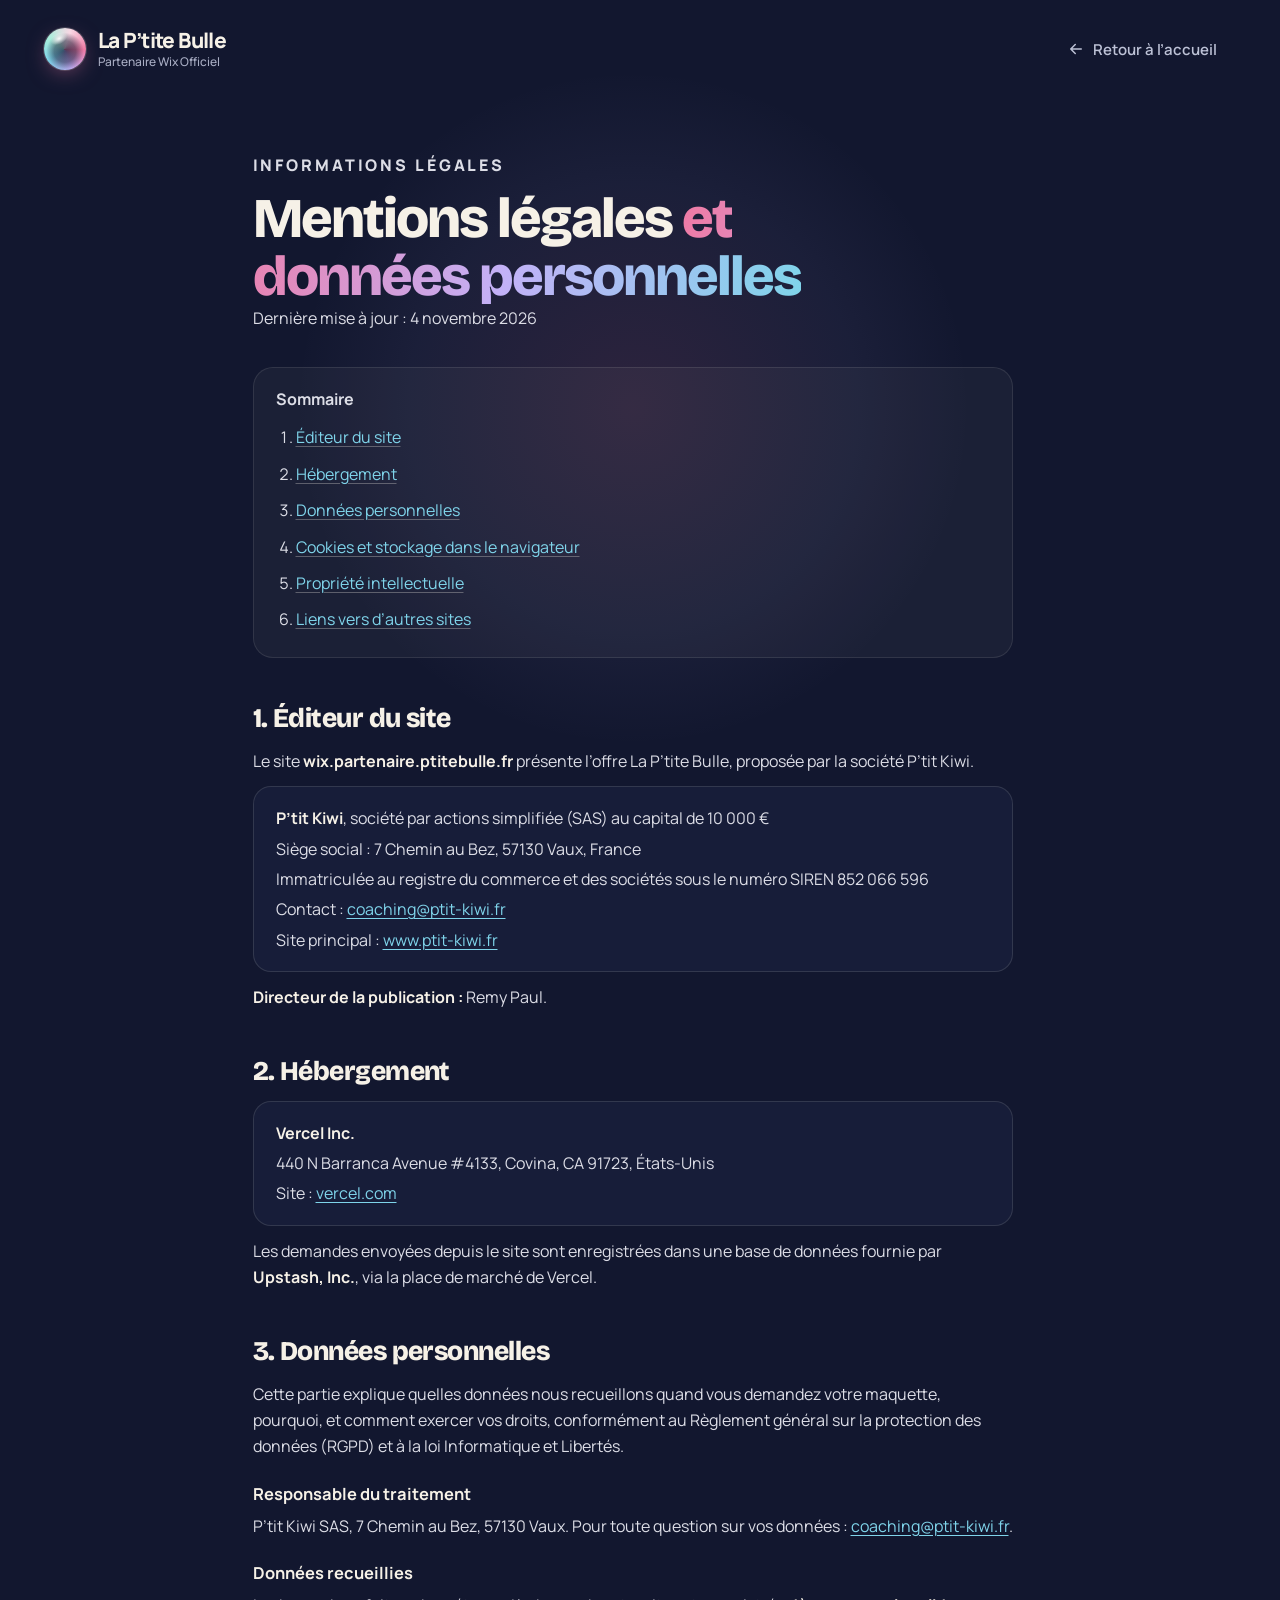
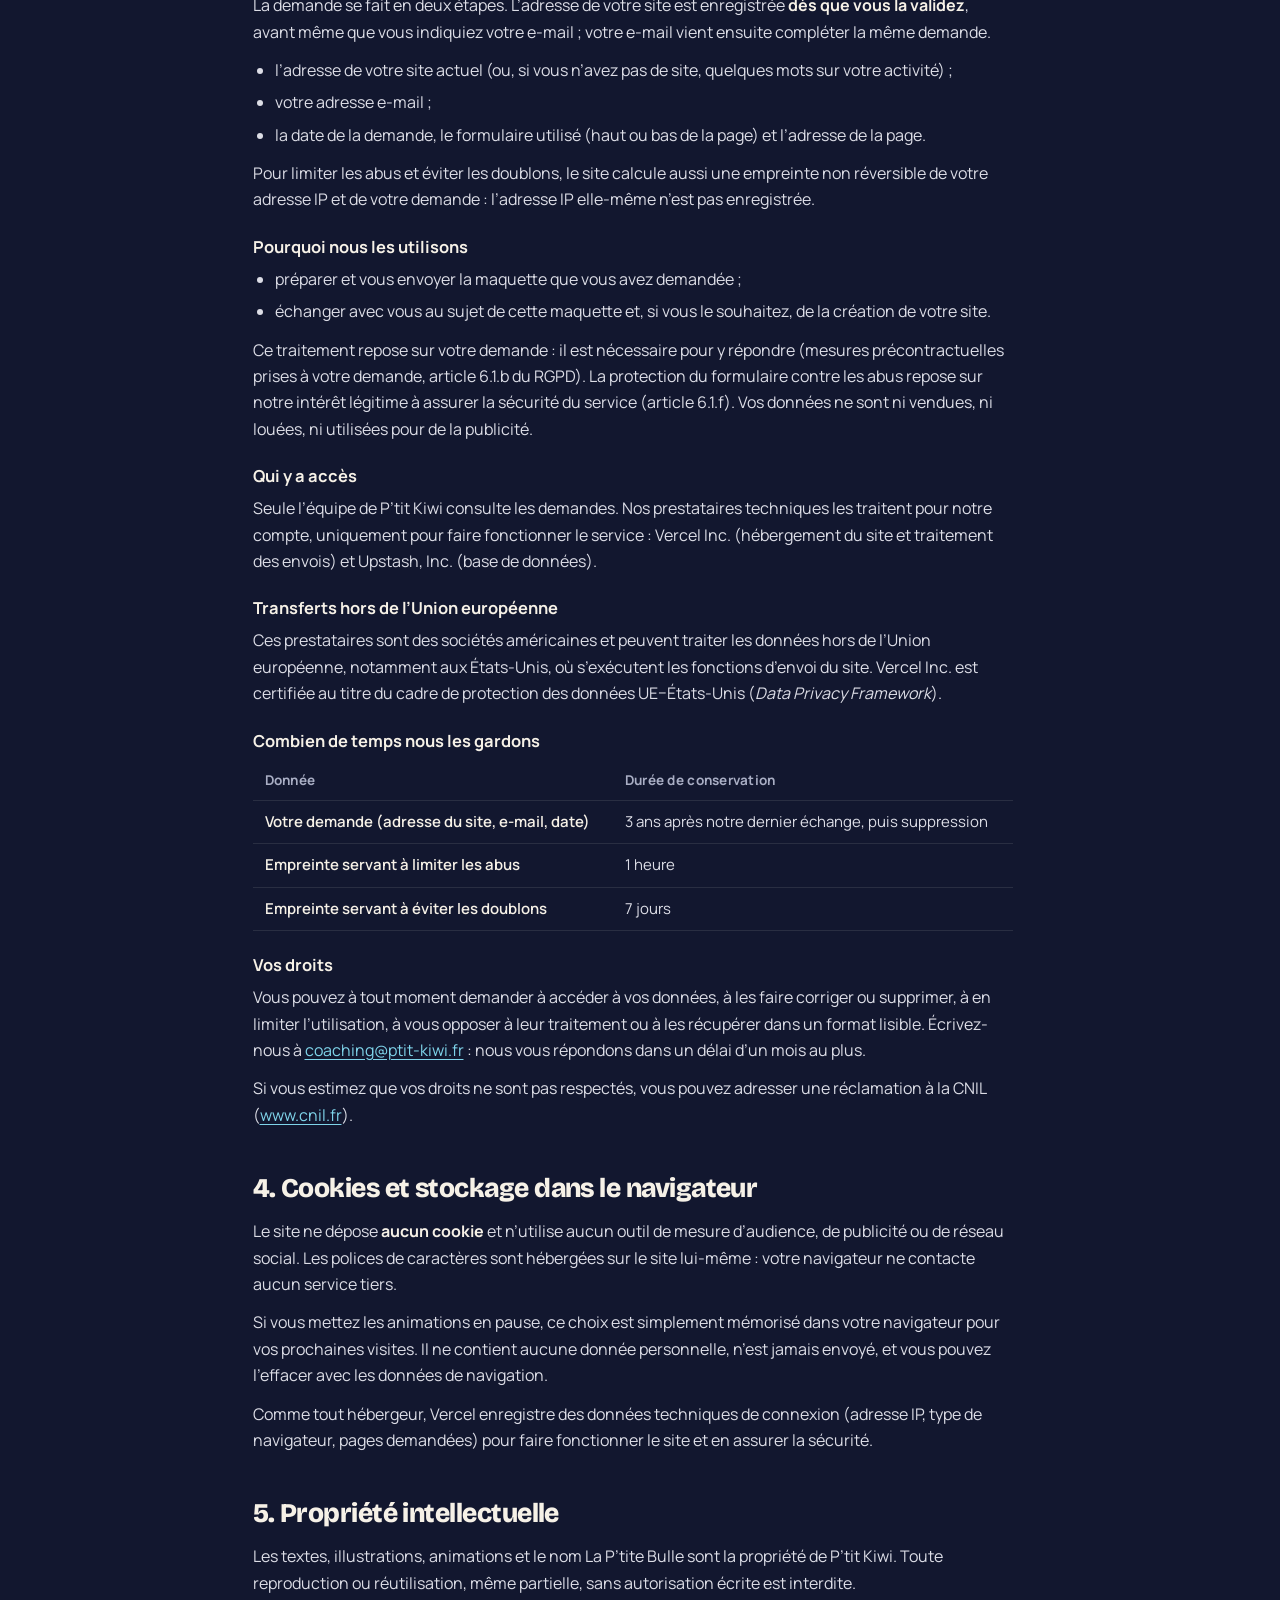
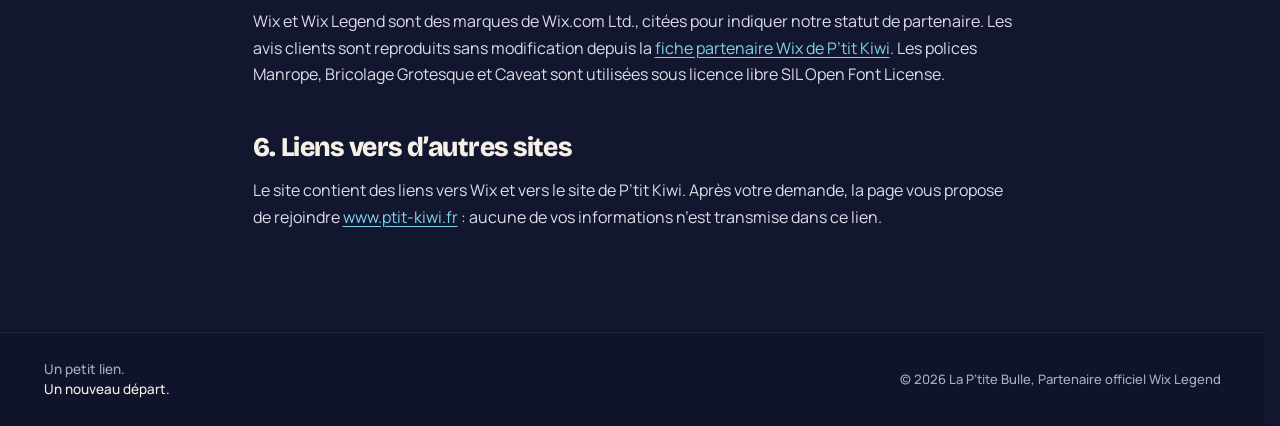
==== mentions-legales.html @ f7822fa0 "Page Mentions légales et données personnelles" ====
<!doctype html>
<html lang="fr">
<head>
<meta charset="utf-8">
<meta name="viewport" content="width=device-width, initial-scale=1">
<title>Mentions légales et données personnelles · La P’tite Bulle</title>
<meta name="description" content="Mentions légales du site La P’tite Bulle (P’tit Kiwi SAS) et informations sur le traitement de vos données personnelles.">
<meta name="theme-color" content="#12172F">
<link rel="canonical" href="https://wix.partenaire.ptitebulle.fr/mentions-legales">
<link rel="icon" href="favicon.svg" type="image/svg+xml">
<link rel="icon" href="favicon-32.png" type="image/png" sizes="32x32">
<link rel="apple-touch-icon" href="apple-touch-icon.png">
<link rel="preload" href="fonts/manrope.woff2" as="font" type="font/woff2" crossorigin>
<link rel="stylesheet" href="styles.css">
<style>
.legal-top{display:flex;align-items:center;justify-content:space-between;gap:16px;padding-block:clamp(18px,3vh,30px)}
.legal-back{display:inline-flex;align-items:center;gap:8px;min-height:44px;padding:0 4px;font-weight:600;font-size:15px;color:var(--muted);text-decoration:none}
.legal-back:hover{color:var(--cream)}
.legal-back svg{width:18px;height:18px;fill:none;stroke:currentColor;stroke-width:2;stroke-linecap:round;stroke-linejoin:round}
.legal{position:relative;padding-block:clamp(24px,6vh,64px) clamp(56px,10vh,110px)}
.legal::before{content:"";position:absolute;left:50%;top:-140px;width:min(900px,140vw);aspect-ratio:1;translate:-50% 0;border-radius:50%;background:radial-gradient(circle closest-side,rgba(239,122,164,.12),rgba(195,177,247,.05) 50%,transparent 75%);pointer-events:none;z-index:-1}
.legal-inner{max-width:760px;margin-inline:auto}
.legal-eyebrow{margin:0 0 12px;font-weight:800;font-size:12.5px;letter-spacing:.18em;text-transform:uppercase;color:var(--cyan)}
.legal h1{margin:0;font-family:"Bricolage Grotesque",var(--sans);font-weight:800;font-size:clamp(34px,5.2vw,56px);line-height:1.02;letter-spacing:-.035em;text-wrap:balance}
.legal h1 span{background:linear-gradient(100deg,#EF7AA4 0%,#C3B1F7 50%,#7FD4EA 100%);-webkit-background-clip:text;background-clip:text;color:transparent;-webkit-text-fill-color:transparent}
.legal-date{margin:18px 0 0;font-size:14.5px;color:var(--muted-2)}
.legal-toc{margin:clamp(28px,4vh,40px) 0 0;padding:18px 22px;border-radius:20px;background:rgba(246,241,231,.04);border:1px solid rgba(246,241,231,.1)}
.legal-toc p{margin:0 0 8px;font-weight:700;font-size:14px;color:var(--cream)}
.legal-toc ol{margin:0;padding-left:20px;display:grid;gap:4px;font-size:15px;line-height:1.5;color:var(--muted)}
.legal-toc a{color:var(--muted);text-decoration-color:rgba(246,241,231,.3);text-underline-offset:3px}
.legal-toc a:hover{color:var(--cream)}
.legal section{margin-top:clamp(36px,5vh,52px);scroll-margin-top:24px}
.legal h2{margin:0 0 14px;font-family:"Bricolage Grotesque",var(--sans);font-weight:800;font-size:clamp(22px,2.4vw,27px);line-height:1.15;letter-spacing:-.02em}
.legal h3{margin:22px 0 8px;font-weight:700;font-size:16.5px;color:var(--cream)}
.legal p,.legal li{font-size:16px;line-height:1.65;color:#DCDDE6}
.legal p{margin:0 0 12px}
.legal ul{margin:0 0 12px;padding-left:22px}
.legal li{margin-bottom:6px}
.legal strong{color:var(--cream);font-weight:700}
.legal a{color:var(--cyan);text-underline-offset:3px}
.legal a[href^="mailto:"]{white-space:nowrap}
.legal a:hover{color:#B4E8F5}
.legal-card{margin:0 0 12px;padding:18px 22px;border-radius:18px;background:rgba(27,33,62,.7);border:1px solid rgba(246,241,231,.12)}
.legal-card p{margin:0}
.legal-card p + p{margin-top:4px}
.legal-table{width:100%;margin:4px 0 14px;border-collapse:collapse;font-size:15px;line-height:1.5}
.legal-table th,.legal-table td{padding:10px 12px;text-align:left;vertical-align:top;border-bottom:1px solid rgba(246,241,231,.1);color:#DCDDE6}
.legal-table th{font-weight:700;font-size:13.5px;letter-spacing:.02em;color:var(--muted-2)}
.legal-table td:first-child{color:var(--cream);font-weight:600}
@media (max-width:600px){
  .legal-table thead{display:none}
  .legal-table,.legal-table tbody,.legal-table tr,.legal-table td{display:block;width:100%}
  .legal-table tr{padding:10px 0;border-bottom:1px solid rgba(246,241,231,.1)}
  .legal-table td{padding:2px 0;border:0}
  .legal-table td[data-l]::before{content:attr(data-l) " : ";color:var(--muted-2);font-weight:600}
}
.legal-foot .footer-inner{justify-content:space-between}
</style>
</head>
<body>
<a class="skip" href="#contenu">Aller au contenu</a>
<header class="legal-top wrap">
<a class="logo" href="/" aria-label="La P’tite Bulle, partenaire Wix officiel — accueil">
<span class="orb" aria-hidden="true"><span class="orb-film"></span><span class="orb-core"></span><span class="orb-shine"></span></span>
<span class="logo-text"><span class="logo-name">La P’tite Bulle</span><span class="logo-sub">Partenaire Wix Officiel</span></span>
</a>
<a class="legal-back" href="/" aria-label="Retour à l’accueil"><svg aria-hidden="true" viewBox="0 0 24 24"><path d="M19 12H5M11 18l-6-6 6-6"/></svg><span>Retour à l’accueil</span></a>
</header>

<main id="contenu" class="legal wrap">
<div class="legal-inner">
<p class="legal-eyebrow">Informations légales</p>
<h1>Mentions légales <span>et données personnelles</span></h1>
<p class="legal-date">Dernière mise à jour : 4 novembre 2026</p>

<nav class="legal-toc" aria-label="Sommaire">
<p>Sommaire</p>
<ol>
<li><a href="#editeur">Éditeur du site</a></li>
<li><a href="#hebergeur">Hébergement</a></li>
<li><a href="#donnees">Données personnelles</a></li>
<li><a href="#cookies">Cookies et stockage dans le navigateur</a></li>
<li><a href="#propriete">Propriété intellectuelle</a></li>
<li><a href="#liens">Liens vers d’autres sites</a></li>
</ol>
</nav>

<section id="editeur" aria-labelledby="t-editeur">
<h2 id="t-editeur">1. Éditeur du site</h2>
<p>Le site <strong>wix.partenaire.ptitebulle.fr</strong> présente l’offre La P’tite Bulle, proposée par la société P’tit Kiwi.</p>
<div class="legal-card">
<p><strong>P’tit Kiwi</strong>, société par actions simplifiée (SAS) au capital de 10&nbsp;000&nbsp;€</p>
<p>Siège social : 7 Chemin au Bez, 57130 Vaux, France</p>
<p>Immatriculée au registre du commerce et des sociétés sous le numéro SIREN 852&nbsp;066&nbsp;596</p>
<p>Contact : <a href="mailto:coaching@ptit-kiwi.fr">coaching@ptit-kiwi.fr</a></p>
<p>Site principal : <a href="https://www.ptit-kiwi.fr/">www.ptit-kiwi.fr</a></p>
</div>
<p><strong>Directeur de la publication :</strong> Remy Paul.</p>
</section>

<section id="hebergeur" aria-labelledby="t-hebergeur">
<h2 id="t-hebergeur">2. Hébergement</h2>
<div class="legal-card">
<p><strong>Vercel Inc.</strong></p>
<p>440 N Barranca Avenue #4133, Covina, CA 91723, États-Unis</p>
<p>Site : <a href="https://vercel.com">vercel.com</a></p>
</div>
<p>Les demandes envoyées depuis le site sont enregistrées dans une base de données fournie par <strong>Upstash, Inc.</strong>, via la place de marché de Vercel.</p>
</section>

<section id="donnees" aria-labelledby="t-donnees">
<h2 id="t-donnees">3. Données personnelles</h2>
<p>Cette partie explique quelles données nous recueillons quand vous demandez votre maquette, pourquoi, et comment exercer vos droits, conformément au Règlement général sur la protection des données (RGPD) et à la loi Informatique et Libertés.</p>

<h3>Responsable du traitement</h3>
<p>P’tit Kiwi SAS, 7 Chemin au Bez, 57130 Vaux. Pour toute question sur vos données : <a href="mailto:coaching@ptit-kiwi.fr">coaching@ptit-kiwi.fr</a>.</p>

<h3>Données recueillies</h3>
<p>La demande se fait en deux étapes. L’adresse de votre site est enregistrée <strong>dès que vous la validez</strong>, avant même que vous indiquiez votre e-mail ; votre e-mail vient ensuite compléter la même demande.</p>
<ul>
<li>l’adresse de votre site actuel (ou, si vous n’avez pas de site, quelques mots sur votre activité) ;</li>
<li>votre adresse e-mail ;</li>
<li>la date de la demande, le formulaire utilisé (haut ou bas de la page) et l’adresse de la page.</li>
</ul>
<p>Pour limiter les abus et éviter les doublons, le site calcule aussi une empreinte non réversible de votre adresse IP et de votre demande : l’adresse IP elle-même n’est pas enregistrée.</p>

<h3>Pourquoi nous les utilisons</h3>
<ul>
<li>préparer et vous envoyer la maquette que vous avez demandée ;</li>
<li>échanger avec vous au sujet de cette maquette et, si vous le souhaitez, de la création de votre site.</li>
</ul>
<p>Ce traitement repose sur votre demande : il est nécessaire pour y répondre (mesures précontractuelles prises à votre demande, article 6.1.b du RGPD). La protection du formulaire contre les abus repose sur notre intérêt légitime à assurer la sécurité du service (article 6.1.f). Vos données ne sont ni vendues, ni louées, ni utilisées pour de la publicité.</p>

<h3>Qui y a accès</h3>
<p>Seule l’équipe de P’tit Kiwi consulte les demandes. Nos prestataires techniques les traitent pour notre compte, uniquement pour faire fonctionner le service : Vercel Inc. (hébergement du site et traitement des envois) et Upstash, Inc. (base de données).</p>

<h3>Transferts hors de l’Union européenne</h3>
<p>Ces prestataires sont des sociétés américaines et peuvent traiter les données hors de l’Union européenne, notamment aux États-Unis, où s’exécutent les fonctions d’envoi du site. Vercel Inc. est certifiée au titre du cadre de protection des données UE–États-Unis (<em lang="en">Data Privacy Framework</em>).</p>

<h3>Combien de temps nous les gardons</h3>
<table class="legal-table">
<thead><tr><th scope="col">Donnée</th><th scope="col">Durée de conservation</th></tr></thead>
<tbody>
<tr><td>Votre demande (adresse du site, e-mail, date)</td><td data-l="Durée">3 ans après notre dernier échange, puis suppression</td></tr>
<tr><td>Empreinte servant à limiter les abus</td><td data-l="Durée">1 heure</td></tr>
<tr><td>Empreinte servant à éviter les doublons</td><td data-l="Durée">7 jours</td></tr>
</tbody>
</table>

<h3>Vos droits</h3>
<p>Vous pouvez à tout moment demander à accéder à vos données, à les faire corriger ou supprimer, à en limiter l’utilisation, à vous opposer à leur traitement ou à les récupérer dans un format lisible. Écrivez-nous à <a href="mailto:coaching@ptit-kiwi.fr">coaching@ptit-kiwi.fr</a> : nous vous répondons dans un délai d’un mois au plus.</p>
<p>Si vous estimez que vos droits ne sont pas respectés, vous pouvez adresser une réclamation à la CNIL (<a href="https://www.cnil.fr">www.cnil.fr</a>).</p>
</section>

<section id="cookies" aria-labelledby="t-cookies">
<h2 id="t-cookies">4. Cookies et stockage dans le navigateur</h2>
<p>Le site ne dépose <strong>aucun cookie</strong> et n’utilise aucun outil de mesure d’audience, de publicité ou de réseau social. Les polices de caractères sont hébergées sur le site lui-même : votre navigateur ne contacte aucun service tiers.</p>
<p>Si vous mettez les animations en pause, ce choix est simplement mémorisé dans votre navigateur pour vos prochaines visites. Il ne contient aucune donnée personnelle, n’est jamais envoyé, et vous pouvez l’effacer avec les données de navigation.</p>
<p>Comme tout hébergeur, Vercel enregistre des données techniques de connexion (adresse IP, type de navigateur, pages demandées) pour faire fonctionner le site et en assurer la sécurité.</p>
</section>

<section id="propriete" aria-labelledby="t-propriete">
<h2 id="t-propriete">5. Propriété intellectuelle</h2>
<p>Les textes, illustrations, animations et le nom La P’tite Bulle sont la propriété de P’tit Kiwi. Toute reproduction ou réutilisation, même partielle, sans autorisation écrite est interdite.</p>
<p>Wix et Wix Legend sont des marques de Wix.com Ltd., citées pour indiquer notre statut de partenaire. Les avis clients sont reproduits sans modification depuis la <a href="https://fr.wix.com/studio/community/partners/kiwix">fiche partenaire Wix de P’tit Kiwi</a>. Les polices Manrope, Bricolage Grotesque et Caveat sont utilisées sous licence libre SIL Open Font License.</p>
</section>

<section id="liens" aria-labelledby="t-liens">
<h2 id="t-liens">6. Liens vers d’autres sites</h2>
<p>Le site contient des liens vers Wix et vers le site de P’tit Kiwi. Après votre demande, la page vous propose de rejoindre <a href="https://www.ptit-kiwi.fr/">www.ptit-kiwi.fr</a> : aucune de vos informations n’est transmise dans ce lien.</p>
</section>
</div>
</main>

<footer class="footer legal-foot">
<div class="footer-inner wrap">
<p class="footer-tag"><span>Un petit lien.</span><span>Un nouveau départ.</span></p>
<p class="footer-legal"><span><span class="fl-line">© 2026 La P’tite Bulle,</span> <span class="fl-line nowrap">Partenaire officiel Wix&nbsp;Legend</span></span></p>
</div>
</footer>
</body>
</html>
---- styles.css ----
@font-face{font-family:"Manrope";src:url("fonts/manrope.woff2") format("woff2");font-weight:200 800;font-display:swap}
@font-face{font-family:"Bricolage Grotesque";src:url("fonts/bricolage-grotesque.woff2") format("woff2");font-weight:200 800;font-display:swap}
@font-face{font-family:"Caveat";src:url("fonts/caveat.woff2") format("woff2");font-weight:400 700;font-display:swap}
:root{
  --navy:#12172F;--navy-2:#151A33;--navy-3:#10142B;
  --cream:#F6F1E7;--pink:#EF7AA4;--cyan:#7FD4EA;--lav:#C3B1F7;--butter:#F3CF7A;
  --ink:#1B1533;--muted:#BDC2D6;--muted-2:#A9AEC4;
  --sans:"Manrope",system-ui,-apple-system,"Segoe UI",sans-serif;
  --hand:"Caveat","Comic Sans MS",cursive;
  --ease:cubic-bezier(.2,.8,.2,1);
  --iris:conic-gradient(from 210deg,#EF7AA4,#C3B1F7 18%,#7FD4EA 36%,#A8EEDB 52%,#F9D7E4 68%,#C3B1F7 84%,#EF7AA4);
}
*,*::before,*::after{box-sizing:border-box}
html{scroll-behavior:smooth;-webkit-text-size-adjust:100%}
html:has(dialog[open]){overflow:hidden}
body{margin:0;background:var(--navy);color:var(--cream);font-family:var(--sans);overflow-x:clip;-webkit-font-smoothing:antialiased;-moz-osx-font-smoothing:grayscale}
[hidden]{display:none!important}
a{color:var(--cream)}
a:hover{color:#fff}
button{font:inherit}
:focus-visible{outline:2px solid var(--cyan);outline-offset:3px}
.sr-only{position:absolute!important;width:1px;height:1px;padding:0;margin:-1px;overflow:hidden;clip:rect(0,0,0,0);white-space:nowrap;border:0}
.skip{position:absolute;left:16px;top:-80px;z-index:100;padding:12px 18px;border-radius:999px;background:var(--cream);color:var(--navy);font-weight:700;text-decoration:none}
.skip:focus{top:16px}
.wrap{width:100%;max-width:1360px;margin-inline:auto;padding-inline:clamp(16px,3.4vw,48px)}
.pink{color:var(--pink)}
/* Boutons */
.btn{display:inline-flex;align-items:center;justify-content:center;gap:12px;border-radius:999px;font-weight:700;line-height:1;cursor:pointer;white-space:nowrap;text-decoration:none;transition:transform .25s ease,filter .25s ease,background .2s ease,border-color .2s ease,translate .35s cubic-bezier(.2,.8,.2,1)}
.btn svg{width:20px;height:20px;flex:none;fill:none;stroke:currentColor;stroke-width:2.2;stroke-linecap:round;stroke-linejoin:round}
.btn .arrow{transition:translate .25s ease}
.btn:hover .arrow{translate:4px 0}
.btn-pink{height:52px;padding:0 24px;border:0;background:var(--pink);color:var(--ink);font-size:16px;box-shadow:0 12px 28px -12px rgba(239,122,164,.9)}
.btn-pink:hover{transform:translateY(-1px);filter:brightness(1.06);color:var(--ink)}
.btn-pink.btn-sm{height:48px;padding:0 24px;font-size:15.5px;flex:none}
.btn-field{height:58px;padding:0 clamp(18px,2vw,30px);font-size:clamp(15px,1.3vw,18px);flex:none}
.btn-lg{height:56px;padding:0 28px;font-size:16.5px}
.btn-ghost{height:44px;padding:0 18px;border:1px solid rgba(246,241,231,.22);background:rgba(246,241,231,.03);color:var(--cream);font-weight:600;font-size:14.5px}
.btn-ghost:hover{background:rgba(246,241,231,.08);border-color:rgba(246,241,231,.38)}
.btn-ghost.btn-lg{height:56px;padding:0 22px;font-size:15px}
.replay svg{width:18px;height:18px;stroke-width:2;transition:rotate .6s ease}
.replay:hover svg{rotate:-300deg}
/* Écran 1 */
.hero{--lit:0;position:relative;isolation:isolate;min-height:100vh;min-height:100svh;display:flex;flex-direction:column;background:linear-gradient(180deg,#12172F 0%,#151A33 100%)}
.hero-bg{position:absolute;inset:0;z-index:-1;overflow:hidden;pointer-events:none}
.glow{position:absolute;aspect-ratio:1;border-radius:50%}
.glow-pink{right:-12%;top:-30%;width:min(80vw,1100px);background:radial-gradient(circle closest-side,rgba(239,122,164,.17),rgba(239,122,164,0));animation:breathe 12s ease-in-out infinite}
.glow-cyan{left:-20%;bottom:-50%;width:min(70vw,900px);background:radial-gradient(circle closest-side,rgba(127,212,234,.10),rgba(127,212,234,0))}
.dots{position:absolute;inset:0;background-image:radial-gradient(rgba(246,241,231,.055) 1px,transparent 1.4px);background-size:26px 26px;-webkit-mask-image:radial-gradient(ellipse 45% 60% at 74% 50%,#000,transparent 75%);mask-image:radial-gradient(ellipse 45% 60% at 74% 50%,#000,transparent 75%)}
.rise{position:absolute;left:var(--x);bottom:-30px;width:var(--s);height:var(--s);border-radius:50%;border:1px solid rgba(246,241,231,.3);background:radial-gradient(circle at 30% 30%,rgba(255,255,255,.6) 0 12%,rgba(255,255,255,.05) 40%,rgba(255,255,255,0) 70%);animation:rise var(--d) linear var(--dl) infinite}
.topbar{position:relative;z-index:5;padding-block:clamp(12px,2.2vh,24px);display:flex;align-items:center;justify-content:space-between;gap:24px}
.logo{display:flex;align-items:center;gap:12px;text-decoration:none;border-radius:12px}
.orb{position:relative;display:block;flex:none;width:42px;height:42px;border-radius:50%;overflow:hidden;box-shadow:0 0 0 1px rgba(246,241,231,.18),0 6px 22px -6px rgba(239,122,164,.55)}
.orb-film{position:absolute;inset:-25%;background:conic-gradient(from 90deg,#EF7AA4,#C3B1F7,#7FD4EA,#A8EEDB,#F9D7E4,#EF7AA4);animation:spin 10s linear infinite}
.orb-core{position:absolute;inset:0;border-radius:50%;background:radial-gradient(circle at 50% 56%,rgba(18,23,47,.7) 0%,rgba(18,23,47,.5) 34%,rgba(18,23,47,0) 60%)}
.orb-shine{position:absolute;left:16%;top:11%;width:44%;height:26%;border-radius:50%;background:radial-gradient(closest-side,rgba(255,255,255,.95),rgba(255,255,255,0));rotate:-28deg}
.logo-text{display:flex;flex-direction:column;gap:5px}
.logo-name{font-weight:800;font-size:21px;line-height:1;letter-spacing:-.03em;color:var(--cream)}
.logo-sub{font-weight:500;font-size:12px;line-height:1;color:var(--muted-2)}
.nav{display:flex;align-items:center;gap:34px}
.nav a,.nav button{position:relative;padding:10px 0;border:0;background:none;font-weight:600;font-size:15px;line-height:1;color:rgba(246,241,231,.72);text-decoration:none;cursor:pointer;transition:color .2s ease}
.nav a:hover,.nav button:hover{color:var(--cream)}
.hero-main{position:relative;z-index:2;flex:1 1 auto;padding-block:clamp(8px,2vh,24px);display:flex;flex-wrap:wrap;align-items:center;gap:clamp(28px,5vw,72px)}
.hero-copy{flex:1.2 1 460px;min-width:0;display:flex;flex-direction:column;gap:clamp(12px,2.1vh,22px)}
.hero-title{margin:0;font-weight:800;font-size:clamp(40px,min(4.8vw,7.6vh),90px);line-height:.95;letter-spacing:-.05em}
.lead{margin:0;max-width:32em;font-size:clamp(16px,min(1.35vw,2.3vh),20px);line-height:1.55;color:var(--muted);text-wrap:pretty;animation:rise-in .9s .5s var(--ease) both}
.lead strong{font-weight:700;color:var(--cream)}
.field-block{display:flex;flex-direction:column;gap:10px;max-width:600px;animation:rise-in .9s .62s var(--ease) both}
.field-head{display:flex;align-items:center;justify-content:space-between;gap:12px;flex-wrap:wrap}
.field-head label{font-weight:700;font-size:15px;line-height:1.2}
.rating{margin:0;display:flex;align-items:center;gap:7px;font-weight:500;font-size:14px;line-height:1.2;color:#C9CDDD}
.rating strong{font-weight:800;color:var(--cream)}
.field-wrap{position:relative;margin-top:14px}
.field{display:flex;align-items:center;gap:10px;padding:6px 6px 6px 20px;border-radius:999px;background:var(--cream);box-shadow:0 0 0 5px rgba(246,241,231,.09);transition:box-shadow .3s ease}
.field:focus-within{box-shadow:0 0 0 5px rgba(127,212,234,.45)}
.field.is-nudge{box-shadow:0 0 0 5px rgba(239,122,164,.5);animation:shake .45s ease}
.field-icon{flex:none;width:22px;height:22px;fill:none;stroke:#3A4163;stroke-width:1.7;stroke-linecap:round;stroke-linejoin:round}
.field input{flex:1 1 auto;min-width:0;height:54px;border:0;background:transparent;color:#1B2140;font:500 clamp(16px,1.3vw,18px) var(--sans);caret-color:var(--pink);outline:none}
.field input::placeholder{color:#5F6485;opacity:1}
.field-foot{display:flex;align-items:center;gap:14px;flex-wrap:wrap}
.field-foot p{margin:0;font-weight:500;font-size:13.5px;line-height:1.4;color:var(--muted-2)}
.text-btn{padding:0;border:0;background:none;font-weight:600;font-size:13.5px;line-height:1.4;color:var(--cream);text-decoration:underline;text-underline-offset:3px;cursor:pointer}
.done{display:flex;align-items:center;gap:16px;padding:14px 14px 14px 16px;border-radius:32px;background:rgba(127,212,234,.08);border:1.5px solid rgba(127,212,234,.42);animation:rise-in .5s ease both}
.done-check{flex:none;width:46px;height:46px;border-radius:50%;display:flex;align-items:center;justify-content:center;background:var(--cyan)}
.done-check svg{width:22px;height:22px;fill:none;stroke:var(--navy);stroke-width:2.6;stroke-linecap:round;stroke-linejoin:round}
.done-text{flex:1 1 auto;min-width:0;display:flex;flex-direction:column;gap:4px;font-size:14px;line-height:1.4;color:var(--muted);overflow-wrap:anywhere}
.done-text strong{font-size:16.5px;line-height:1.3;color:var(--cream)}
.hero-extra{display:flex;flex-direction:column;gap:clamp(10px,1.8vh,16px);animation:rise-in .9s .74s var(--ease) both}
.checks{list-style:none;margin:0;padding:0;display:flex;flex-wrap:wrap;align-items:center;gap:10px 20px}
.checks li{display:flex;align-items:center;gap:8px;font-weight:500;font-size:15px;line-height:1.2;color:#D9DCE8}
.checks svg{width:17px;height:17px;fill:none;stroke:var(--cyan);stroke-width:2.4;stroke-linecap:round;stroke-linejoin:round}
/* La bulle */
.hero-visual{flex:1 1 380px;min-width:0;display:flex;flex-direction:column;align-items:center;justify-content:center;animation:rise-in 1s .25s var(--ease) both}
.stage{position:relative;width:clamp(240px,min(30vw,50vh),500px);aspect-ratio:1;container-type:inline-size}
.stage.boing-a{animation:boingA .8s cubic-bezier(.3,.7,.3,1) both}
.stage.boing-b{animation:boingB .8s cubic-bezier(.3,.7,.3,1) both}
.aura{position:absolute;inset:-28%;border-radius:50%;background:radial-gradient(circle closest-side,rgba(239,122,164,.30),rgba(195,177,247,.14) 45%,rgba(127,212,234,0) 100%);opacity:calc(.35 + .15 * var(--lit));transition:opacity 1s ease;animation:breathe 7s ease-in-out infinite;pointer-events:none}
.free,.micro{position:absolute;left:var(--x);top:var(--y);width:var(--s);height:var(--s);translate:-50% -50%;border-radius:50%;animation:drift var(--d) ease-in-out var(--dl) infinite}
.free{border:1px solid rgba(255,255,255,.4);background:radial-gradient(circle at 32% 28%,rgba(255,255,255,.9) 0 10%,rgba(255,255,255,.1) 40%,rgba(255,255,255,0) 70%)}
.micro{border:1px solid rgba(255,255,255,.45);background:radial-gradient(circle at 32% 28%,rgba(255,255,255,.95) 0 10%,rgba(255,255,255,.18) 26%,rgba(255,255,255,.04) 62%)}
.bubble{position:absolute;inset:0;border-radius:50%;overflow:hidden;animation:wobble 9s ease-in-out infinite;box-shadow:0 0 calc(50px + var(--lit) * 22px) rgba(239,122,164,calc(.14 + var(--lit) * .07)),0 0 calc(110px + var(--lit) * 30px) rgba(127,212,234,calc(.06 + var(--lit) * .04));transition:box-shadow 1s ease}
.film,.shimmer{-webkit-mask-image:radial-gradient(circle closest-side,#000 76.5%,transparent 77.5%);mask-image:radial-gradient(circle closest-side,#000 76.5%,transparent 77.5%)}
.film{position:absolute;inset:-15%;background:var(--iris);animation:spin 18s linear infinite;filter:saturate(calc(.6 + .15 * var(--lit))) brightness(calc(.78 + .07 * var(--lit)));transition:filter 1.2s ease}
.shimmer{position:absolute;inset:-15%;background:conic-gradient(from 30deg,rgba(255,255,255,0),rgba(255,255,255,.35) 10%,rgba(255,255,255,0) 22%,rgba(255,255,255,0) 50%,rgba(255,255,255,.25) 60%,rgba(255,255,255,0) 72%);mix-blend-mode:soft-light;animation:spin 11s linear infinite reverse}
.core{position:absolute;inset:0;background:radial-gradient(circle closest-side at 52% 54%,#121937 0%,#161E42 46%,rgba(22,30,66,.88) 55%,rgba(22,30,66,.35) 63%,rgba(22,30,66,0) 70%)}
.core-tint{position:absolute;inset:0;background:radial-gradient(circle closest-side at 62% 38%,rgba(195,177,247,.16),rgba(195,177,247,0) 50%)}
.rim{position:absolute;inset:0;background:radial-gradient(circle closest-side,rgba(255,255,255,0) 82%,rgba(255,255,255,.22) 94%,rgba(255,255,255,.55) 100%)}
.shine{position:absolute;left:17%;top:13%;width:30%;height:17%;border-radius:50%;background:radial-gradient(closest-side,rgba(255,255,255,.9),rgba(255,255,255,0));rotate:-32deg;filter:blur(3px);opacity:.85}
.shine-2{position:absolute;right:16%;bottom:15%;width:12%;height:7%;border-radius:50%;background:radial-gradient(closest-side,rgba(127,212,234,.8),rgba(127,212,234,0));rotate:-32deg;filter:blur(4px)}
.edge-ring{position:absolute;inset:0;border-radius:inherit;box-shadow:inset 0 0 0 1.5px rgba(255,255,255,.35),inset 0 0 40px rgba(255,255,255,.12)}
.face{position:absolute;inset:0;z-index:2;display:flex;align-items:center;justify-content:center;pointer-events:none}
.zzz{position:relative;width:24%;height:18%}
.zzz span{position:absolute;font-family:var(--hand);font-weight:700;line-height:1;color:var(--lav);animation:zzz 3s ease-in-out infinite}
.zzz span:nth-child(1){left:18%;top:58%;font-size:max(18px,5.2cqw)}
.zzz span:nth-child(2){left:42%;top:34%;font-size:max(22px,6.4cqw);animation-delay:-1s}
.zzz span:nth-child(3){left:66%;top:8%;font-size:max(26px,7.6cqw);animation-delay:-2s}
.mini{position:relative;width:46%;aspect-ratio:1.45;border-radius:9px;overflow:hidden;background:#F7F3EC;box-shadow:0 14px 34px -12px rgba(0,0,0,.7),0 0 0 1px rgba(255,255,255,.25);animation:card-in .6s cubic-bezier(.2,.9,.3,1.25) both}
.mini-bar{height:17%;display:flex;align-items:center;justify-content:center;background:#ECEFF6;border-bottom:1px solid #DDE2EE}
.mini-bar span{display:flex;align-items:center;justify-content:center;width:74%;height:60%;padding:0 6px;border-radius:99px;background:#fff;overflow:hidden;white-space:nowrap;font-weight:700;font-size:max(7px,2cqw);line-height:1;color:#4A5170}
.mini-b{position:absolute;opacity:0;scale:.5;transition:opacity .5s ease,scale .5s cubic-bezier(.2,.9,.3,1.4)}
.mini-b.is-on{opacity:1;scale:1}
.mini-tag{left:8%;top:26%;width:26%;height:6%;border-radius:99px;background:var(--pink);transform-origin:0 50%}
.mini-h1{left:8%;top:38%;width:46%;height:9%;border-radius:4px;background:#1B2140;transform-origin:0 50%}
.mini-h2{left:8%;top:50%;width:32%;height:9%;border-radius:4px;background:var(--lav);transform-origin:0 50%;transition-delay:.08s}
.mini-img{right:8%;top:27%;width:32%;height:42%;border-radius:6px;overflow:hidden;background:var(--cyan)}
.mini-img span:first-child{position:absolute;right:14%;top:14%;width:26%;aspect-ratio:1;border-radius:50%;background:#F9D7E4}
.mini-img span:last-child{position:absolute;left:-20%;right:-20%;bottom:-40%;height:70%;border-radius:50%;background:#A8EEDB}
.mini-btn{left:8%;top:66%;width:24%;height:10%;border-radius:99px;background:var(--butter);transform-origin:0 50%}
.mini-cards{position:absolute;left:8%;right:8%;bottom:7%;height:9%;display:flex;gap:5%}
.mini-cards span{flex:1;border-radius:3px;background:#E6DED1}
.mini-badge{position:absolute;right:6%;bottom:20%;display:flex;align-items:center;gap:4px;padding:4px 8px;border-radius:99px;background:var(--navy);color:var(--cyan);font-weight:800;font-size:max(8px,2.2cqw);line-height:1;animation:pop-in .6s cubic-bezier(.2,.9,.3,1.3) both}
.mini-badge svg{width:1.1em;height:1.1em;fill:none;stroke:currentColor;stroke-width:3;stroke-linecap:round;stroke-linejoin:round}
.bounce{position:absolute;inset:14%;z-index:2;padding:0;border:0;border-radius:50%;background:transparent;cursor:pointer}
.tag{display:flex;align-items:center;gap:10px;padding:10px 18px 10px 14px;border-radius:999px;background:rgba(21,28,59,.92);border:1px solid rgba(246,241,231,.12);color:rgba(246,241,231,.66);font-weight:600;font-size:clamp(13px,1.05vw,16px);line-height:1;white-space:nowrap;box-shadow:0 12px 30px -12px rgba(0,0,0,.6);rotate:var(--r);animation:floaty var(--d) ease-in-out var(--dl) infinite;transition:border-color .5s ease,color .5s ease}
.tag::before{content:"";display:block;width:9px;height:9px;border-radius:50%;background:rgba(246,241,231,.28);transition:background .5s ease,box-shadow .5s ease}
.tag.is-on{border-color:rgba(var(--c),.55);color:var(--cream)}
.tag.is-on::before{background:rgb(var(--c));box-shadow:0 0 0 4px rgba(var(--c),.18),0 0 16px rgba(var(--c),.9)}
.note{align-self:flex-end;margin:clamp(26px,4.4vh,48px) 4% 0 0;display:flex;align-items:flex-end;gap:6px;font-family:var(--hand);font-weight:700;font-size:clamp(21px,1.8vw,29px);line-height:1.1;color:var(--cyan);rotate:-3deg}
.note svg{flex:none;width:40px;height:40px;margin-bottom:8px;fill:none;stroke:var(--cyan);stroke-width:2.4;stroke-linecap:round;stroke-linejoin:round}
.cue{position:relative;z-index:2;align-self:center;margin:0 0 clamp(10px,2.2vh,24px);display:flex;flex-direction:column;align-items:center;gap:8px;padding:6px 12px;border-radius:12px;font-weight:600;font-size:12.5px;line-height:1;letter-spacing:.14em;text-transform:uppercase;color:var(--muted-2);text-decoration:none}
.mouse{position:relative;display:block;width:22px;height:34px;border-radius:12px;border:1.5px solid rgba(246,241,231,.4)}
.mouse span{position:absolute;left:50%;top:7px;width:3px;height:7px;margin-left:-1.5px;border-radius:2px;background:var(--pink);animation:wheel 1.8s ease-in-out infinite}
/* Écran 2 : le rouleau */
.s2{position:relative;height:calc(100vh + 1900px);height:calc(100svh + 1900px);background:linear-gradient(180deg,#151A33 0%,#10142B 100%)}
.s2-pin{position:sticky;top:0;height:100vh;height:100svh;display:flex;align-items:center;overflow:hidden}
.s2-bg{position:absolute;inset:0;pointer-events:none}
.glow-cyan-2{left:-16%;top:-20%;width:min(70vw,1000px);background:radial-gradient(circle closest-side,rgba(127,212,234,.11),rgba(127,212,234,0))}
.glow-pink-2{right:-18%;bottom:-40%;width:min(60vw,900px);background:radial-gradient(circle closest-side,rgba(239,122,164,.12),rgba(239,122,164,0))}
.s2-inner{position:relative;z-index:1;padding-block:clamp(20px,4vh,48px);display:flex;flex-wrap:wrap;align-items:center;gap:clamp(32px,5vw,80px)}
.s2-visual{flex:1.35 1 520px;min-width:0;display:flex;justify-content:flex-start}
.stage2{position:relative;width:min(100%,calc((100vh - 200px) * 1.4));width:min(100%,calc((100svh - 200px) * 1.4));container-type:inline-size;display:flex;flex-direction:column;gap:clamp(12px,2.2vh,20px)}
.paint-hint{margin:0;display:flex;align-items:center;justify-content:flex-end;gap:10px;font-weight:500;font-size:14px;line-height:1;color:#D9D6CF}
.paint-hint svg{width:16px;height:16px;fill:none;stroke:currentColor;stroke-width:2;stroke-linecap:round;stroke-linejoin:round;animation:hint 1.8s ease-in-out infinite}
.mini-progress{display:block;width:52px;height:4px;border-radius:4px;background:rgba(246,241,231,.14);overflow:hidden}
.mini-progress span{display:block;height:100%;width:100%;border-radius:4px;background:var(--pink);transform:scaleX(0);transform-origin:0 50%}
.frame-wrap{position:relative;margin-top:3.4cqw}
.frame{position:relative;width:100%;aspect-ratio:3/2;border-radius:2.6cqw;overflow:hidden;background:#ECEFF6;box-shadow:0 40px 80px -30px rgba(0,0,0,.65),0 0 0 1px rgba(246,241,231,.14)}
.chrome{position:absolute;left:0;right:0;top:0;height:6.4cqw;z-index:4;display:flex;align-items:center;justify-content:center;background:#F3F5FA;border-bottom:1px solid #DDE2EE}
.url{display:grid;place-items:center;width:60%;height:3.5cqw;border-radius:99px;background:#fff;box-shadow:inset 0 0 0 1px #E1E5EF;font-weight:600;font-size:1.45cqw;line-height:1;color:#4A5170;white-space:nowrap;overflow:hidden}
.chrome-spark{position:absolute;right:2.6cqw;width:1.7cqw;height:1.7cqw;fill:none;stroke:#8A91AE;stroke-width:2;stroke-linejoin:round}
.screen{position:absolute;left:0;right:0;top:6.4cqw;bottom:0}
.spark{display:none;position:absolute;z-index:6;height:auto;aspect-ratio:1;animation:spark 1.1s ease-out both;pointer-events:none}
.s2.is-painted .spark{display:block}
.caption{display:flex;flex-direction:column;gap:6px}
.caption p{margin:0}
.caption-title{font-weight:700;font-size:clamp(16px,1.35vw,19px);line-height:1.2}
.caption-sub{font-weight:500;font-size:13.5px;line-height:1.3;color:var(--muted-2)}
.s2-copy{flex:1 1 360px;min-width:0;display:flex;flex-direction:column;gap:clamp(14px,2.4vh,24px)}
.eyebrow{margin:0;display:flex;align-items:center;gap:12px;font-weight:800;font-size:12.5px;line-height:1;letter-spacing:.16em;text-transform:uppercase;color:var(--cyan)}
.pulse-dot{position:relative;display:block;flex:none;width:14px;height:14px;border-radius:50%;background:rgba(127,212,234,.18)}
.pulse-dot span{position:absolute;inset:4px;border-radius:50%;background:var(--cyan);animation:pulse 2.4s ease-out infinite}
.s2-title{margin:0;font-weight:800;font-size:clamp(34px,min(3.6vw,6.4vh),64px);line-height:1.02;letter-spacing:-.045em}
.s2-lead{margin:0;max-width:30em;font-size:clamp(15.5px,min(1.25vw,2.2vh),18.5px);line-height:1.6;color:var(--muted);text-wrap:pretty}
.steps{position:relative;list-style:none;margin:0;padding:0;display:flex;flex-direction:column;gap:clamp(12px,2.2vh,22px)}
.steps-line{position:absolute;left:19px;top:20px;bottom:20px;width:2px;border-radius:2px;background:rgba(246,241,231,.12);overflow:hidden}
.steps-line span{display:block;width:100%;height:100%;background:var(--pink);transform:scaleY(0);transform-origin:50% 0}
.step{position:relative;display:flex;align-items:flex-start;gap:16px}
.step-num{flex:none;width:40px;height:40px;border-radius:50%;display:flex;align-items:center;justify-content:center;background:#161C38;color:var(--muted-2);border:1.5px solid rgba(246,241,231,.18);font-weight:800;font-size:14px;line-height:1;transition:background .4s ease,color .4s ease,border-color .4s ease}
.step-text{display:flex;flex-direction:column;gap:4px;padding-top:2px}
.step-title{font-weight:700;font-size:17px;line-height:1.3;color:rgba(246,241,231,.72);transition:color .4s ease}
.step-sub{font-weight:500;font-size:14.5px;line-height:1.45;color:var(--muted-2)}
.step.is-on .step-num{background:var(--pink);color:var(--ink);border-color:var(--pink)}
.step.is-on .step-title{color:var(--cream)}
.s2-actions{display:flex;align-items:center;gap:12px;flex-wrap:wrap;margin-top:clamp(2px,1vh,10px)}
/* Après : un site moderne, neutre, aux couleurs de la bulle */
.fresh{position:absolute;inset:0;background:#FBF8F3;clip-path:polygon(0 0,0 0,0 0)}
.n-nav{position:absolute;left:5%;right:5%;top:0;height:13%;display:flex;align-items:center;justify-content:space-between;border-bottom:1px solid #ECE6DC}
.n-logo{display:flex;align-items:center;gap:.7cqw}
.n-dot{width:2.3cqw;height:2.3cqw;border-radius:50%;background:conic-gradient(from 90deg,#EF7AA4,#C3B1F7,#7FD4EA,#A8EEDB,#F9D7E4,#EF7AA4);box-shadow:inset 0 0 0 .5cqw rgba(27,33,64,.18)}
.n-word{width:8cqw;height:1.3cqw;border-radius:.7cqw;background:#1B2140}
.n-links{display:flex;align-items:center;gap:2.2cqw}
.n-links span{display:block;width:4.6cqw;height:.85cqw;border-radius:.5cqw;background:#D6D0DF}
.n-links .n-pill{width:auto;height:auto;padding:.75cqw 1.5cqw;border-radius:99px;background:#1B2140;color:#fff;font-weight:700;font-size:1.1cqw;line-height:1}
.n-hero{position:absolute;left:5%;top:21%;width:52%;display:flex;flex-direction:column;align-items:flex-start}
.n-eyebrow{display:inline-flex;align-items:center;gap:.5cqw;padding:.5cqw 1cqw;border-radius:99px;background:rgba(195,177,247,.28);color:#5B4BA8;font-weight:700;font-size:1cqw;line-height:1}
.n-eyedot{width:.7cqw;height:.7cqw;border-radius:50%;background:#EF7AA4}
.n-title{margin:1.5cqw 0 1.5cqw;font:800 4.1cqw/1.04 "Bricolage Grotesque",sans-serif;letter-spacing:-.035em;color:#1B2140}
.n-title span{color:#E0628F}
.n-text{display:block;height:.95cqw;margin-bottom:.8cqw;border-radius:1cqw;background:#E1DBD1}
.n-actions{display:flex;gap:1cqw;margin-top:1.3cqw}
.n-btn{display:inline-flex;align-items:center;height:3.6cqw;padding:0 1.8cqw;border-radius:99px;background:#EF7AA4;color:#1B1533;font-weight:700;font-size:1.15cqw;line-height:1;box-shadow:0 1cqw 2cqw -1.2cqw rgba(239,122,164,.9)}
.n-btn-ghost{background:transparent;color:#1B2140;box-shadow:inset 0 0 0 1px #1B2140}
.n-visual{position:absolute;left:58%;right:5%;top:18%;bottom:33%;overflow:hidden;border-radius:1.8cqw;background:linear-gradient(135deg,#1B2140,#2C3163)}
.n-blob{position:absolute;aspect-ratio:1;border-radius:50%;opacity:.75;filter:blur(1.6cqw)}
.n-chip{position:absolute;display:flex;align-items:center;gap:.4cqw;padding:.7cqw 1cqw;border-radius:99px;background:#fff;box-shadow:0 1cqw 2cqw -1cqw rgba(0,0,0,.45)}
.n-chip-stars{left:7%;bottom:9%}
.n-chip-stars i{display:block;width:1.1cqw;height:1.1cqw;background:#F3CF7A;clip-path:polygon(50% 0%,61% 35%,98% 35%,68% 57%,79% 91%,50% 70%,21% 91%,32% 57%,2% 35%,39% 35%)}
.n-chip-ok{right:7%;top:10%}
.n-check{display:flex;align-items:center;justify-content:center;width:1.7cqw;height:1.7cqw;border-radius:50%;background:#7FD4EA}
.n-check svg{width:65%;height:65%;fill:none;stroke:#12172F;stroke-width:3;stroke-linecap:round;stroke-linejoin:round}
.n-chip-bar{display:block;width:5cqw;height:.85cqw;border-radius:.5cqw;background:#D6D0DF}
.n-cards{position:absolute;left:5%;right:5%;top:72%;height:19%;display:grid;grid-template-columns:repeat(3,minmax(0,1fr));gap:2cqw}
.n-card{display:flex;flex-direction:column;justify-content:center;gap:.75cqw;padding:1.3cqw 1.5cqw;border-radius:1.4cqw;background:#fff;box-shadow:0 1cqw 2.4cqw -1.4cqw rgba(27,33,64,.3)}
.n-ico{width:2.6cqw;height:2.6cqw;border-radius:50%;background:rgba(var(--c),.28);box-shadow:inset 0 0 0 .75cqw rgb(var(--c))}
.n-card-t{display:block;width:55%;height:1.1cqw;border-radius:.6cqw;background:#1B2140}
.n-card-l{display:block;width:86%;height:.75cqw;border-radius:.5cqw;background:#E6E0D7}
/* La peinture */
.splats{position:absolute;inset:0;pointer-events:none}
.splat{position:absolute;border-radius:46% 54% 52% 48%/50% 44% 56% 50%;background:var(--pink);opacity:0;scale:.2;translate:-50% -50%;transition:opacity .25s ease,scale .4s cubic-bezier(.2,.9,.3,1.6)}
.splat.on{opacity:.92;scale:1}
.wet{position:absolute;inset:0;pointer-events:none;clip-path:polygon(0 0,0 0,0 0);background-image:linear-gradient(to bottom,rgba(239,122,164,0) calc(var(--lead,0cqw) - 9cqw),rgba(239,122,164,.42) var(--lead,0cqw),rgba(239,122,164,0) calc(var(--lead,0cqw) + 9cqw)),linear-gradient(90deg,rgba(255,255,255,0),rgba(255,255,255,.12) 45%,rgba(255,255,255,0));background-size:calc(100cqw / 6) 100%;background-position:calc(var(--x1,0) * 1cqw) 0;background-repeat:no-repeat;transition:opacity .4s ease}
.drip-p{position:absolute;left:0;top:0;z-index:2;width:.9cqw;border-radius:0 0 .6cqw .6cqw;background:linear-gradient(90deg,#D95C8A,#F59BBE 45%,#EF7AA4);opacity:0;translate:0 0;will-change:translate;transition:opacity .3s ease;pointer-events:none}
.drip-p::after{content:"";position:absolute;left:50%;bottom:-.4cqw;width:135%;aspect-ratio:1;translate:-50% 0;border-radius:50%;background:#EF7AA4}
.drip-a{height:2cqw}
.drip-b{height:1.4cqw;width:.7cqw}
.roller-wrap{position:absolute;left:0;top:0;z-index:3;width:calc(100% / 6 * 1.1);translate:calc(8.333cqw - 50%) -12.94%;will-change:translate,rotate;pointer-events:none;filter:drop-shadow(0 1.2cqw 1.2cqw rgba(27,21,51,.35));transition:opacity .4s ease}
.roller-wrap svg{display:block;width:100%;height:auto;overflow:visible}
.r-frame{fill:none;stroke:url(#metalFill);stroke-width:4.5;stroke-linecap:round;stroke-linejoin:round}
.r-ferrule{fill:#C9CEDF;stroke:#8E96B8;stroke-width:1}
.r-grip{fill:none;stroke:#1E2547;stroke-width:15;stroke-linecap:round}
.r-grip-shine{fill:none;stroke:rgba(255,255,255,.22);stroke-width:3.5;stroke-linecap:round}
.r-strands{transform:translateY(var(--roll,0px))}
.r-strands path{fill:none;stroke:rgba(255,255,255,.2);stroke-width:1.3}
.s2.is-finished .roller-wrap,.s2.is-finished .wet,.s2.is-finished .drip-p{opacity:0}
/* Avant / après : étiquettes « Aujourd’hui » et « Et demain ? » */
.year-note{position:absolute;left:6.8cqw;top:-4.8cqw;z-index:6;margin:0;display:grid;font:700 max(15px,2.5cqw)/1 var(--hand);color:var(--cyan);rotate:-4deg;pointer-events:none}
.year-note span{grid-area:1/1;white-space:nowrap;transition:opacity .5s ease,translate .5s ease}
.note-new{opacity:0;translate:0 .6cqw;color:var(--pink)}
.s2.is-painted .note-old{opacity:0;translate:0 -.6cqw}
.s2.is-painted .note-new{opacity:1;translate:0 0}
/* Pied de page */
.footer{position:relative;z-index:2;background:var(--navy-3);border-top:1px solid rgba(246,241,231,.08)}
.footer-inner{padding-block:clamp(18px,3vh,30px);display:flex;align-items:center;justify-content:space-between;gap:16px;flex-wrap:wrap}
.footer-tag{margin:0;flex:1 1 180px;font-weight:500;font-size:13.5px;line-height:1.45;color:var(--muted-2)}
.footer-tag span{display:block}
.footer-tag span+span{color:var(--cream)}
.pill{flex:none;display:flex;align-items:center;gap:4px;padding:6px;border-radius:999px;border:1px solid rgba(246,241,231,.16);background:rgba(18,23,47,.6)}
.pill button{display:inline-flex;align-items:center;gap:10px;height:46px;padding:0 20px;border:0;border-radius:999px;background:transparent;font-weight:700;font-size:15px;line-height:1;color:var(--cream);cursor:pointer;transition:background .2s ease}
.pill button:hover{background:rgba(246,241,231,.07)}
.pill-icon{width:18px;height:18px;fill:none;stroke:var(--cyan);stroke-width:1.8;stroke-linecap:round;stroke-linejoin:round}
.ne{width:16px;height:16px;fill:none;stroke:var(--muted-2);stroke-width:1.8;stroke-linecap:round;stroke-linejoin:round;transition:translate .2s ease}
.pill button:hover .ne{translate:2px -2px}
.pill-sep{display:block;width:1px;height:22px;background:rgba(246,241,231,.12)}
.footer-legal{margin:0;flex:1 1 180px;display:flex;justify-content:flex-end;align-items:center;gap:14px;font-weight:500;font-size:13px;line-height:1.3;color:var(--muted-2)}
/* Panneaux Avis et FAQ */
.panel{position:fixed;inset:0 0 0 auto;margin:0;width:min(560px,100%);max-width:100%;height:100%;max-height:100%;padding:0;border:0;border-left:1px solid rgba(246,241,231,.1);background:var(--navy-2);color:var(--cream);box-shadow:-30px 0 80px -20px rgba(0,0,0,.6);overflow-y:auto;overscroll-behavior:contain}
.panel[open]{animation:slide-in .5s var(--ease) both}
.panel::backdrop{background:rgba(10,13,30,.62);-webkit-backdrop-filter:blur(6px);backdrop-filter:blur(6px);animation:fade-in .3s ease both}
.panel-inner{position:relative;min-height:100%;padding:clamp(24px,4vh,40px) clamp(20px,3vw,40px) 40px;display:flex;flex-direction:column;gap:24px;overflow:hidden}
.panel-bubble{position:absolute;right:-70px;top:-70px;width:160px;height:160px;border-radius:50%;overflow:hidden;opacity:.5;pointer-events:none}
.panel-bubble span:first-child{position:absolute;inset:-15%;background:var(--iris);animation:spin 18s linear infinite}
.panel-bubble span:last-child{position:absolute;inset:0;background:radial-gradient(circle closest-side,#151A33 0%,#151A33 54%,rgba(21,26,51,0) 72%)}
.panel-head{position:relative;display:flex;align-items:flex-start;justify-content:space-between;gap:16px}
.panel-eyebrow{margin:0 0 10px;font-weight:800;font-size:12.5px;line-height:1;letter-spacing:.16em;text-transform:uppercase;color:var(--cyan)}
.panel-title{margin:0;font-weight:800;font-size:clamp(28px,2.6vw,38px);line-height:1.05;letter-spacing:-.04em}
.close{flex:none;width:44px;height:44px;display:flex;align-items:center;justify-content:center;border-radius:50%;border:1px solid rgba(246,241,231,.22);background:rgba(21,26,51,.8);color:var(--cream);cursor:pointer;transition:background .2s ease,rotate .3s ease}
.close:hover{background:rgba(246,241,231,.1);rotate:90deg}
.close svg{width:18px;height:18px;fill:none;stroke:currentColor;stroke-width:2.2;stroke-linecap:round}
.score{display:flex;align-items:center;gap:18px;padding:20px 22px;border-radius:24px;background:rgba(239,122,164,.08);border:1px solid rgba(239,122,164,.32)}
.score-big{font-weight:800;font-size:52px;line-height:1;letter-spacing:-.05em}
.score-side{display:flex;flex-direction:column;gap:7px}
.score-sub{font-weight:500;font-size:14px;line-height:1.3;color:var(--muted)}
.stars{display:flex;gap:2px}
.stars i{display:block;width:14px;height:14px;background:var(--butter);clip-path:polygon(50% 0%,61% 35%,98% 35%,68% 57%,79% 91%,50% 70%,21% 91%,32% 57%,2% 35%,39% 35%)}
.stars-lg{gap:3px}
.stars-lg i{width:18px;height:18px;background:var(--pink)}
.reviews{list-style:none;margin:0;padding:0;display:flex;flex-direction:column;gap:14px}
.review{position:relative;padding:20px 22px;border-radius:22px;background:rgba(246,241,231,.04);border:1px dashed rgba(246,241,231,.24)}
.review::after{content:"“";position:absolute;right:18px;top:6px;font:700 56px/1 var(--hand);color:var(--q)}
.review-text{margin:10px 0 12px;font-weight:500;font-size:16px;line-height:1.55;color:#E4E0D6}
.review-by{margin:0;font-weight:700;font-size:14px;line-height:1.3}
.review-by span{font-weight:500;color:var(--muted-2)}
.panel-actions{display:flex;align-items:center;justify-content:space-between;gap:16px;flex-wrap:wrap}
.link-ne{display:inline-flex;align-items:center;gap:8px;padding-bottom:4px;border-bottom:1.5px solid rgba(127,212,234,.6);font-weight:600;font-size:15px;line-height:1.2;text-decoration:none}
.link-ne svg{width:16px;height:16px;fill:none;stroke:var(--cyan);stroke-width:2;stroke-linecap:round;stroke-linejoin:round}
.faq{display:flex;flex-direction:column;gap:10px}
.faq details{border-radius:20px;background:rgba(246,241,231,.04);border:1px solid rgba(246,241,231,.12)}
.faq summary{display:flex;align-items:center;justify-content:space-between;gap:16px;padding:18px 20px;border-radius:20px;font-weight:700;font-size:16.5px;line-height:1.35;list-style:none;cursor:pointer}
.faq summary::-webkit-details-marker{display:none}
.chev{position:relative;flex:none;width:32px;height:32px;border-radius:50%;background:rgba(246,241,231,.08);transition:rotate .3s ease,background .3s ease}
.chev::before,.chev::after{content:"";position:absolute;left:50%;top:50%;width:14px;height:2.4px;margin:-1.2px 0 0 -7px;border-radius:2px;background:var(--cream);transition:background .3s ease}
.chev::after{rotate:90deg}
.faq details[open] .chev{rotate:45deg;background:var(--pink)}
.faq details[open] .chev::before,.faq details[open] .chev::after{background:var(--ink)}
.faq details p{margin:0;padding:0 20px 20px;font-weight:500;font-size:15px;line-height:1.6;color:var(--muted)}
.faq details[open] p{animation:rise-in .35s ease both}
.ask{display:flex;flex-direction:column;gap:12px;padding:22px;border-radius:24px;background:rgba(127,212,234,.07);border:1px solid rgba(127,212,234,.32)}
.ask p{margin:0}
.ask-title{font-weight:700;font-size:17px;line-height:1.3}
.ask-text{font-weight:500;font-size:15px;line-height:1.55;color:var(--muted)}
.ask .btn{align-self:flex-start;margin-top:4px}
/* Adaptations */
@media (max-width:900px){.nav{display:none}
}
@media not all and (min-width:1080px) and (min-height:640px){.s2{height:auto}
.s2-pin{position:relative;height:auto;padding:56px 0}
.stage2{width:100%}
}
@media (max-width:560px){.topbar .btn-sm{height:44px;padding:0 18px;font-size:14.5px}
.field{padding-left:16px;gap:8px}
.btn-field{padding:0 18px}
.btn-field .arrow{display:none}
.footer-legal{justify-content:flex-start}
.note{align-self:center;margin-right:0}
}
/* Animations */
@keyframes rise-in{from{opacity:0;translate:0 16px}to{opacity:1;translate:0 0}}
@keyframes spin{to{rotate:360deg}}
@keyframes wobble{0%,100%{border-radius:50% 50% 50% 50%/50% 50% 50% 50%}25%{border-radius:52% 48% 51% 49%/49% 52% 48% 51%}50%{border-radius:48% 52% 49% 51%/52% 48% 51% 49%}75%{border-radius:51% 49% 52% 48%/48% 51% 49% 52%}}
@keyframes breathe{0%,100%{scale:1}50%{scale:1.05}}
@keyframes floaty{0%,100%{translate:0 0}50%{translate:0 -10px}}
@keyframes drift{0%,100%{transform:translate(0,0)}33%{transform:translate(3px,-6px)}66%{transform:translate(-3px,-2px)}}
@keyframes rise{0%{transform:translate(0,0);opacity:0}10%{opacity:1}50%{transform:translate(18px,-50vh)}90%{opacity:1}100%{transform:translate(0,-105vh);opacity:0}}
@keyframes zzz{0%{opacity:0;transform:translate(0,6px) scale(.8)}30%{opacity:1}100%{opacity:0;transform:translate(14px,-26px) scale(1.15)}}
@keyframes boingA{0%{scale:1 1}25%{scale:1.08 .92}50%{scale:.95 1.06}75%{scale:1.02 .98}100%{scale:1 1}}
@keyframes boingB{0%{scale:1 1}25%{scale:1.08 .92}50%{scale:.95 1.06}75%{scale:1.02 .98}100%{scale:1 1}}
@keyframes card-in{from{opacity:0;scale:.6;rotate:-8deg}to{opacity:1;scale:1;rotate:0deg}}
@keyframes pop-in{0%{opacity:0;scale:.3;rotate:-30deg}60%{opacity:1;scale:1.14;rotate:12deg}100%{opacity:1;scale:1;rotate:8deg}}
@keyframes spark{0%{opacity:0;scale:.2;translate:0 0}35%{opacity:1;scale:1.15}100%{opacity:0;scale:.6;translate:0 -16px}}
@keyframes shake{0%,100%{translate:0 0}20%{translate:-7px 0}40%{translate:7px 0}60%{translate:-4px 0}80%{translate:3px 0}}
@keyframes pulse{0%{box-shadow:0 0 0 0 rgba(127,212,234,.55)}70%,100%{box-shadow:0 0 0 7px rgba(127,212,234,0)}}
@keyframes hint{0%,100%{translate:0 -2px}50%{translate:0 3px}}
@keyframes wheel{0%{opacity:0;translate:0 -3px}30%{opacity:1}100%{opacity:0;translate:0 7px}}
@keyframes fade-in{from{opacity:0}to{opacity:1}}
@keyframes slide-in{from{translate:100% 0}to{translate:0 0}}
/* Hero : ouverture, bulle vivante, palette par adresse */
@property --c1{syntax:"<color>";inherits:true;initial-value:#EF7AA4}
@property --c2{syntax:"<color>";inherits:true;initial-value:#C3B1F7}
@property --c3{syntax:"<color>";inherits:true;initial-value:#7FD4EA}
@property --c4{syntax:"<color>";inherits:true;initial-value:#A8EEDB}
@property --c5{syntax:"<color>";inherits:true;initial-value:#F9D7E4}
.stage{transition:--c1 .9s ease,--c2 .9s ease,--c3 .9s ease,--c4 .9s ease,--c5 .9s ease}
.hero-visual{animation:none}
.hero-title .w{display:inline-block;animation:word-in .8s calc(.1s + var(--i) * .07s) cubic-bezier(.2,.9,.3,1.25) both}
.hero-title .w.iris{background:linear-gradient(100deg,#F6F1E7 0%,#F9D7E4 16%,#C3B1F7 33%,#7FD4EA 50%,#A8EEDB 66%,#F9D7E4 83%,#F6F1E7 100%);background-size:200% 100%;-webkit-background-clip:text;background-clip:text;color:transparent;-webkit-text-fill-color:transparent;animation:word-in .8s calc(.1s + var(--i) * .07s) cubic-bezier(.2,.9,.3,1.25) both,iris-shift 10s linear 1s infinite}
.aura{background:radial-gradient(circle closest-side,color-mix(in srgb,var(--c1) 42%,transparent),color-mix(in srgb,var(--c2) 20%,transparent) 45%,transparent 100%);animation:appear 1.2s .5s backwards,breathe 7s ease-in-out 1.7s infinite}
.bubble{transform:perspective(900px) rotateY(calc(var(--tx,0) * 1deg)) rotateX(calc(var(--ty,0) * -1deg));box-shadow:none;animation:birth 1.5s .35s cubic-bezier(.3,.7,.3,1) both,wobble 9s ease-in-out 1.9s infinite}
.film{background:conic-gradient(from 210deg,var(--c1),var(--c2) 18%,var(--c3) 36%,var(--c4) 52%,var(--c5) 68%,var(--c2) 84%,var(--c1));filter:saturate(calc(.85 + .1 * var(--lit))) brightness(calc(.93 + .05 * var(--lit)))}
.hero.is-intro .film{filter:saturate(1.6) brightness(1.15)}
.shine{translate:calc(var(--tx,0) * 1.5%) calc(var(--ty,0) * 1.5%)}
.glare{position:absolute;inset:0;border-radius:inherit;background:radial-gradient(circle at calc(50% + var(--tx,0) * 3%) calc(42% + var(--ty,0) * 3%),rgba(255,255,255,.3),rgba(255,255,255,0) 44%);mix-blend-mode:soft-light;pointer-events:none}
.face{translate:calc(var(--tx,0) * 1.1px) calc(var(--ty,0) * 1.1px)}
.free{translate:calc(-50% + var(--fx,0px)) calc(-50% + var(--fy,0px));animation:appear .8s calc(1.3s + var(--dl) * -.08) backwards,drift var(--d) ease-in-out var(--dl) infinite}
.tag{border-color:rgba(var(--c),.26);color:rgba(246,241,231,.84)}
.tag::before{background:rgba(var(--c),.62)}
.hero.is-intro .tag{border-color:rgba(var(--c),.55);color:var(--cream)}
.hero.is-intro .tag::before{background:rgb(var(--c));box-shadow:0 0 0 4px rgba(var(--c),.18),0 0 16px rgba(var(--c),.9)}
.zzz{transition:opacity 1s ease}
.hero.is-intro .zzz{opacity:0}
.zzz span{color:#D9CCFF;text-shadow:0 0 14px rgba(195,177,247,.7)}
.zzz span:nth-child(1){font-size:max(20px,6cqw)}
.zzz span:nth-child(2){font-size:max(25px,7.4cqw)}
.zzz span:nth-child(3){font-size:max(30px,8.8cqw)}
.note{animation:rise-in .8s 1.9s var(--ease) both}
.mini-tag{background:var(--c1)}
.mini-h2{background:var(--c2)}
.mini-img{background:var(--c3)}
.mini-img span:first-child{background:var(--c5)}
.mini-img span:last-child{background:var(--c4)}
.mini-btn{background:var(--c1);filter:brightness(.92) saturate(1.15)}
.mini-cards span:nth-child(1){background:color-mix(in srgb,var(--c1) 34%,#EEE7DD)}
.mini-cards span:nth-child(2){background:color-mix(in srgb,var(--c2) 34%,#EEE7DD)}
.mini-cards span:nth-child(3){background:color-mix(in srgb,var(--c3) 34%,#EEE7DD)}
@keyframes birth{0%{scale:.05;opacity:0}30%{opacity:1}55%{scale:1.08}72%{scale:.96}86%{scale:1.02}100%{scale:1;opacity:1}}
@keyframes appear{from{opacity:0;scale:.2}}
@keyframes word-in{0%{opacity:.01;translate:0 .45em;rotate:5deg}60%{opacity:1}100%{opacity:1;translate:0 0;rotate:0deg}}
@keyframes iris-shift{to{background-position:200% 0}}
/* v6 : audit */
main{overflow-x:clip}
.top-right{display:flex;align-items:center;gap:20px}
.top-badge{margin:0;display:flex;align-items:center;gap:8px;font-weight:600;font-size:14px;line-height:1.2;color:#E4E0D6;white-space:nowrap}
.top-badge svg{width:18px;height:18px;flex:none;fill:none;stroke:var(--cyan);stroke-width:1.8;stroke-linecap:round;stroke-linejoin:round}
.field-foot p.is-error{color:#F7A8C4;font-weight:600}
.privacy{margin:0;font-weight:500;font-size:12.5px;line-height:1.45;color:var(--muted-2)}
.trap{position:absolute!important;left:-9999px;width:1px;height:1px;opacity:0;pointer-events:none}
.field.is-sending .btn-field{opacity:.75;cursor:progress}
.panel-note{margin:-6px 0 0;font-weight:500;font-size:14.5px;line-height:1.5;color:var(--muted)}
.n-blob{filter:none;opacity:.85;background:radial-gradient(circle closest-side,var(--b) 0%,color-mix(in srgb,var(--b) 55%,transparent) 45%,transparent 100%)}
.is-off *,.is-off *::before,.is-off *::after{animation-play-state:paused!important}
@media (max-width:1179px){.top-badge{display:none}
}
@media (min-width:1080px) and (max-height:780px){.topbar{padding-block:10px}
.hero-title{font-size:clamp(40px,min(4.8vw,7vh),90px)}
.hero-copy{gap:clamp(8px,1.6vh,16px)}
.cue{margin-bottom:6px;gap:6px}
.mouse{height:28px}
}
@media (max-width:400px){.logo-sub{display:none}
.logo-name{font-size:18px}
.orb{width:36px;height:36px}
.topbar{gap:12px}
.topbar .btn-sm{padding:0 16px;font-size:14px}
}
.trust-line{margin:0;display:flex;align-items:center;gap:10px;padding:14px 18px;border-radius:18px;background:rgba(127,212,234,.07);border:1px solid rgba(127,212,234,.28);font-weight:600;font-size:14.5px;line-height:1.3}
.trust-line svg{width:20px;height:20px;flex:none;fill:none;stroke:var(--cyan);stroke-width:1.8;stroke-linecap:round;stroke-linejoin:round}
@media (max-width:400px){.field{padding-left:14px;gap:6px}
.field-icon{width:18px;height:18px}
.btn-field{padding:0 14px;font-size:15px}
}
/* v7 : corrections de l'audit */
:root{--c1:#EF7AA4;--c2:#C3B1F7;--c3:#7FD4EA;--c4:#A8EEDB;--c5:#F9D7E4}
.aura{opacity:calc(.5 + .12 * var(--lit))}
.field .btn:focus-visible{outline:3px solid var(--navy);outline-offset:3px}
.field:has(.btn:focus-visible){box-shadow:0 0 0 5px rgba(246,241,231,.09)}
button.rating{padding:6px 0;border:0;background:none;font-family:inherit;cursor:pointer;text-decoration:underline;text-decoration-color:transparent;text-underline-offset:4px;transition:text-decoration-color .2s ease}
button.rating:hover{text-decoration-color:rgba(246,241,231,.5)}
.steps-wrap{position:relative}
.motion-toggle{position:absolute;z-index:4;left:max(16px,calc((100% - 1360px) / 2 + clamp(16px,3.4vw,48px)));bottom:clamp(14px,2.6vh,28px);display:inline-flex;align-items:center;gap:8px;min-height:36px;padding:0 14px 0 12px;border-radius:999px;border:1px solid rgba(246,241,231,.18);background:rgba(18,23,47,.6);color:var(--muted-2);font-weight:600;font-size:13px;line-height:1;cursor:pointer;transition:color .2s ease,border-color .2s ease}
.motion-toggle:hover{color:var(--cream);border-color:rgba(246,241,231,.38)}
.motion-toggle svg{width:13px;height:13px;flex:none;fill:currentColor}
.motion-toggle .i-play{display:none}
html.is-paused .motion-toggle .i-play{display:block}
html.is-paused .motion-toggle .i-pause{display:none}
html.is-paused *,html.is-paused *::before,html.is-paused *::after{animation-play-state:paused!important}
html:has(dialog[open]) main *,html:has(dialog[open]) main *::before,html:has(dialog[open]) main *::after{animation-play-state:paused!important}
@media (hover:none){.btn-pink:hover{transform:none;filter:none}
.btn:hover .arrow{translate:0 0}
.close:hover{rotate:0deg}
}
@media (max-width:640px){.motion-toggle{padding:0;width:40px;min-height:40px;justify-content:center}
.motion-toggle #motion-label{position:absolute;width:1px;height:1px;overflow:hidden;clip:rect(0,0,0,0);white-space:nowrap}
}
@media (max-width:420px){.field{flex-wrap:wrap;border-radius:30px;padding:8px 8px 8px 16px;row-gap:6px}
.field input{flex:1 1 0;height:46px}
.btn-field{flex:1 1 100%;height:54px}
.btn-field .arrow{display:block}
}
@supports not (color:color-mix(in srgb,red 50%,blue)){.aura{background:radial-gradient(circle closest-side,rgba(239,122,164,.42),rgba(195,177,247,.2) 45%,transparent 100%)}
.mini-cards span:nth-child(1){background:#F2D3DE}
.mini-cards span:nth-child(2){background:#E2DAF3}
.mini-cards span:nth-child(3){background:#D6EEF2}
.n-blob{background:radial-gradient(circle closest-side,var(--b) 0%,transparent 100%)}
}
/* Promesse : sous 24 h, gratuitement */
@keyframes chip-pop{0%{opacity:0;scale:.4;rotate:-16deg}100%{opacity:1;scale:1;rotate:-3deg}}
@keyframes chip-wiggle{0%,86%,100%{rotate:-3deg}90%{rotate:4deg}94%{rotate:-7deg}97%{rotate:0deg}}
@keyframes promise-twinkle{0%,100%{rotate:0deg;scale:1}50%{rotate:90deg;scale:.75}}
/* Section finale : « Prêt à souffler votre bulle ? » */
.form-wrap{display:flex;flex-direction:column;gap:10px}
.final{position:relative;isolation:isolate;overflow:hidden;padding:clamp(96px,14vh,150px) 0 clamp(80px,12vh,130px);background:linear-gradient(180deg,#10142B 0%,#141938 50%,#10142B 100%)}
.final-bg{--fp:0;position:absolute;inset:0;z-index:-1;pointer-events:none;-webkit-mask-image:linear-gradient(180deg,transparent 0,#000 140px,#000 calc(100% - 180px),transparent 100%);mask-image:linear-gradient(180deg,transparent 0,#000 140px,#000 calc(100% - 180px),transparent 100%)}
.final-glow{position:absolute;left:50%;top:52%;width:min(1500px,170vw);aspect-ratio:1;translate:-50% -50%;border-radius:50%;background:radial-gradient(circle closest-side,rgba(239,122,164,.16),rgba(195,177,247,.08) 45%,transparent 72%);opacity:calc(.3 + .7 * var(--fp))}
.final-bubble{position:absolute;left:50%;top:50%;width:min(1560px,150vw);aspect-ratio:1;border-radius:50%;overflow:hidden;translate:-50% calc(-50% + (1 - var(--fp)) * 34%);scale:calc(.72 + .28 * var(--fp));opacity:calc(.35 + .65 * var(--fp));will-change:translate,scale,opacity;}
.fb-film{position:absolute;inset:-15%;background:var(--iris);animation:spin 26s linear infinite;-webkit-mask-image:radial-gradient(circle closest-side,#000 76.5%,transparent 77.5%);mask-image:radial-gradient(circle closest-side,#000 76.5%,transparent 77.5%);filter:saturate(.9) brightness(.92)}
.fb-shimmer{position:absolute;inset:-15%;background:conic-gradient(from 30deg,rgba(255,255,255,0),rgba(255,255,255,.3) 10%,rgba(255,255,255,0) 22%,rgba(255,255,255,0) 50%,rgba(255,255,255,.22) 60%,rgba(255,255,255,0) 72%);mix-blend-mode:soft-light;animation:spin 17s linear infinite reverse}
.fb-core{position:absolute;inset:0;background:radial-gradient(circle closest-side at 50% 50%,#121834 0%,#141A3A 64%,rgba(20,26,58,.94) 71%,rgba(20,26,58,.45) 78%,rgba(20,26,58,0) 84%)}
.fb-rim{position:absolute;inset:0;border-radius:50%;background:radial-gradient(circle closest-side,rgba(255,255,255,0) 86%,rgba(255,255,255,.18) 95%,rgba(255,255,255,.45) 100%);box-shadow:inset 0 0 0 2px rgba(255,255,255,.22)}
.fb-shine{position:absolute;left:16%;top:9%;width:26%;height:12%;border-radius:50%;background:radial-gradient(closest-side,rgba(255,255,255,.75),rgba(255,255,255,0));rotate:-32deg;filter:blur(6px)}
.fb-shine-2{position:absolute;right:15%;bottom:12%;width:10%;height:5%;border-radius:50%;background:radial-gradient(closest-side,rgba(127,212,234,.7),rgba(127,212,234,0));rotate:-32deg;filter:blur(6px)}
.final .rise{bottom:-30px}
.final-inner{position:relative;display:flex;flex-direction:column;align-items:center;text-align:center;gap:clamp(14px,2.4vh,24px)}
.final-eyebrow{justify-content:center}
.final-title{margin:0;font-weight:800;font-size:clamp(40px,min(6vw,9vh),104px);line-height:.98;letter-spacing:-.05em}
.final-iris{display:inline-block;padding-bottom:.06em;background:linear-gradient(100deg,#F9D7E4 0%,#EF7AA4 22%,#C3B1F7 45%,#7FD4EA 68%,#A8EEDB 84%,#F9D7E4 100%);background-size:200% 100%;-webkit-background-clip:text;background-clip:text;color:transparent;-webkit-text-fill-color:transparent;animation:iris-shift 10s linear infinite}
.final-lead{margin:0;max-width:30em;font-size:clamp(17px,min(1.5vw,2.5vh),22px);line-height:1.5;color:var(--muted)}
.final-zone{position:relative;width:min(100%,620px);margin-top:clamp(10px,2vh,24px)}
@media (min-width:1080px){.final-zone{min-height:290px}
}
.final-card{position:relative;z-index:2;display:flex;flex-direction:column;gap:12px;padding:22px 22px 18px;border-radius:32px;background:rgba(21,26,51,.82);border:1px solid rgba(246,241,231,.12);box-shadow:0 40px 90px -40px rgba(0,0,0,.8),inset 0 1px 0 rgba(255,255,255,.06);text-align:left}
.final-card .field-head label{font-weight:700;font-size:15px;line-height:1.2}
.final-toggle{font-size:14px}
.final-done{border-radius:26px}
.eta{display:grid;grid-template-columns:auto 1fr;column-gap:12px;row-gap:2px;align-items:center;margin-top:4px;padding:14px 16px;border-radius:20px;background:rgba(127,212,234,.06);border:1px dashed rgba(127,212,234,.32)}
.eta-main{margin:0;font-weight:500;font-size:15px;line-height:1.4;color:#E4E0D6}
.eta-main strong{font-weight:800;color:var(--cyan)}
.pop{position:absolute;left:var(--px);top:var(--py);width:var(--ps);height:var(--ps);translate:-50% -50%;pointer-events:auto;cursor:pointer;animation:pop-float var(--pd) ease-in-out var(--pdl) infinite;-webkit-tap-highlight-color:transparent}
@keyframes pop-float{0%,100%{transform:translateY(0)}50%{transform:translateY(-10px)}}
.pop.is-popped{cursor:default;animation:none}
@keyframes drop{0%{opacity:1;translate:0 0;scale:1}100%{opacity:0;translate:var(--dx) var(--dy);scale:.3}}
.timeline{list-style:none;margin:clamp(40px,7vh,72px) 0 0;padding:0;position:relative;width:min(100%,920px);display:grid;grid-template-columns:repeat(3,minmax(0,1fr));gap:24px}
.timeline::before{content:"";position:absolute;left:16.6%;right:16.6%;top:23px;height:2px;background:repeating-linear-gradient(90deg,rgba(246,241,231,.3) 0 8px,transparent 8px 16px);transform-origin:0 50%;transition:transform 1.2s .2s cubic-bezier(.6,0,.2,1)}
.final.is-in .timeline::before{transform:scaleX(1)}
.final-trust{margin-top:clamp(26px,4vh,40px);display:flex;align-items:center;justify-content:center;gap:18px;flex-wrap:wrap}
.final-trust .top-badge{display:flex}
.trust-sep{width:1px;height:20px;background:rgba(246,241,231,.18)}
.final-trust .rating{margin:0;display:flex;align-items:center;gap:7px;font-weight:500;font-size:14px;line-height:1.2;color:#C9CDDD}
.final-trust .rating strong{font-weight:800;color:var(--cream)}
@media (max-width:1079px){.pop{position:relative;left:auto;top:auto;translate:none;width:auto;height:auto;min-height:44px;padding:0 6px}
.final-bubble{width:min(1180px,200vw);opacity:calc(.12 + .26 * var(--fp))}
}
@media (max-width:720px){.timeline{grid-template-columns:1fr;gap:18px;justify-items:start;width:min(100%,420px)}
.timeline::before{left:23px;right:auto;top:24px;bottom:24px;width:2px;height:auto;background:repeating-linear-gradient(180deg,rgba(246,241,231,.3) 0 8px,transparent 8px 16px);transform-origin:50% 0;transform:scaleY(0)}
.final.is-in .timeline::before{transform:scaleY(1)}
.final-card{padding:16px 14px 14px;border-radius:26px}
}
/* v9 : audit final */
.shimmer{mix-blend-mode:normal;opacity:.4}
.fb-shimmer{display:none}
.final-toggle{min-height:28px;padding:4px 0}
.js .timeline::before{transform:scaleX(0)}
.js .final.is-in .timeline::before{transform:scaleX(1)}
.done-text:focus{outline:none}
@media (max-width:1079px){.final-zone{display:flex;flex-direction:column}
.pop{min-height:36px;animation:none}
.fb-film{animation:none}
}
@media (max-width:720px){.js .timeline::before{transform:scaleY(0)}
.js .final.is-in .timeline::before{transform:scaleY(1)}
}
@media (max-width:560px){.topbar .btn-sm{display:none}
.trust-sep{display:none}
}
/* Offre limitée : barre et compte à rebours */
:root{--bar-h:0px}
.offer-bar{position:sticky;top:0;z-index:40;background:linear-gradient(90deg,#EF7AA4 0%,#C3B1F7 55%,#7FD4EA 100%);color:#1B1533;box-shadow:0 10px 26px -14px rgba(0,0,0,.7)}
.offer-inner{min-height:46px;display:flex;align-items:center;justify-content:center;gap:10px 16px;padding-block:6px;flex-wrap:wrap}
.offer-text{margin:0;display:flex;align-items:center;gap:10px;font-weight:600;font-size:14.5px;line-height:1.2}
.offer-text strong{font-weight:800}
.hero{min-height:calc(100vh - var(--bar-h));min-height:calc(100svh - var(--bar-h))}
@media (min-width:1080px) and (min-height:640px){.s2-pin{top:var(--bar-h);height:calc(100vh - var(--bar-h));height:calc(100svh - var(--bar-h))}
}
.cd-sec{background:radial-gradient(circle at 32% 26%,rgba(255,255,255,.55) 0 6%,rgba(255,255,255,0) 28%),radial-gradient(circle closest-side,rgba(18,23,47,.85) 0 60%,rgba(127,212,234,.32) 86%,rgba(127,212,234,.7) 100%);box-shadow:inset 0 0 0 1.5px rgba(255,255,255,.35),0 0 30px rgba(127,212,234,.3)}
.cd-sec.tick{animation:cd-pop .5s cubic-bezier(.2,.9,.3,1.4)}
@keyframes cd-pop{0%{scale:1}35%{scale:1.07}100%{scale:1}}
html.offer-ended .offer-bar{position:relative}
html.offer-ended .offer-text{display:none}
@media (max-width:640px){.offer-inner{gap:8px;min-height:42px}
.offer-text{gap:8px;font-size:14px}
}
@media (max-width:480px){.offer-inner{flex-wrap:nowrap}
}
@media (min-width:1080px) and (max-height:1000px){html:not(.offer-ended) .topbar{padding-block:12px}
html:not(.offer-ended) .hero-title{font-size:clamp(40px,min(4.8vw,7vh),90px)}
html:not(.offer-ended) .hero-copy{gap:clamp(8px,1.6vh,18px)}
}
/* v11 : formats */
@media (max-height:500px){.offer-inner{min-height:36px;padding-block:3px;flex-wrap:nowrap}
.topbar{padding-block:8px}
.orb{width:34px;height:34px}
.logo-sub{display:none}
.hero-title{font-size:30px}
.lead,.field-head .rating{display:none}
.hero-main{padding-block:4px}
.hero-copy{gap:10px}
}
@media (max-width:380px) and (max-height:700px){.topbar{padding-block:10px}
.hero-title{font-size:34px}
.lead,.field-head .rating{display:none}
.hero-copy{gap:10px}
}
section[id],#lp-field,#fin-field{scroll-margin-top:calc(var(--bar-h) + 16px)}
/* v11 : relecture visuelle */
.faq,.reviews,.score,.trust-line,.ask,.panel-actions{position:relative;z-index:1}
.lead,.final-lead,.s2-lead,.eyebrow,.s2-title,.final-title,.step-sub{text-wrap:balance}
.field-foot p,.done-text,.eta-main{text-wrap:pretty}
@media (orientation:portrait) and (min-width:700px){.hero{min-height:0}
}
@media (min-width:1080px) and (max-height:820px){.cue{display:none}
}
@media (max-height:500px){.topbar .btn-sm{display:none}
}
@media (max-width:1079px){.hero .rise{opacity:.45}
}
@media (max-width:1079px){.final-bubble{filter:saturate(1.15)}
}
@media (max-width:420px){.tag{font-size:12.5px;padding:8px 13px 8px 11px;gap:7px}
}
@media (min-width:1900px){.wrap{max-width:1680px}
.hero-title{font-size:clamp(40px,min(4.6vw,7.6vh),118px)}
.lead{font-size:22px}
.field-block{max-width:680px}
.stage{width:clamp(240px,min(28vw,46vh),640px)}
.offer-text{font-size:16px}
.final-zone{width:min(100%,700px)}
.final-title{font-size:clamp(40px,min(6vw,9vh),128px)}
.final-lead{font-size:24px}
}
@media (min-width:1900px){.motion-toggle{left:max(16px,calc((100% - 1680px) / 2 + 48px))}
}
@media not all and (min-width:1080px) and (min-height:640px){.final{padding-top:clamp(56px,8vh,96px)}
.s2-pin{padding-bottom:24px!important}
}
/* v12 : harmonie avec l'e-mail */
#lp-toggle-item,#fin-toggle{display:none!important}
/* v13 : libellés clairs */
@media (max-width:560px){.field{flex-wrap:wrap;border-radius:30px;padding:8px 8px 8px 16px;row-gap:6px}
.field input{flex:1 1 0;height:46px}
.btn-field{flex:1 1 100%;height:54px}
.btn-field .arrow{display:block}
}
.btn-field{white-space:nowrap}
/* v15 : de l'air dans la hero */
.hero-title{font-size:clamp(36px,min(4.3vw,7vh),84px);line-height:1;text-wrap:balance}
.hero-copy{gap:clamp(16px,2.9vh,32px)}
.lead{max-width:34em;line-height:1.6}
.field-block{gap:12px;margin-top:clamp(2px,.8vh,10px)}
.form-wrap{gap:12px}
.hero-extra{gap:0}
.checks{gap:10px 24px}
.hero-main{gap:clamp(32px,6vw,96px)}
@media (min-width:1080px) and (max-height:1000px){html:not(.offer-ended) .hero-title{font-size:clamp(36px,min(4.3vw,6.6vh),84px)}
html:not(.offer-ended) .hero-copy{gap:clamp(14px,2.6vh,28px)}
}
@media (min-width:1900px){.hero-title{font-size:clamp(40px,min(4vw,7vh),108px)}
}
@media (max-width:560px){.hero-copy{gap:18px}
.hero-title{font-size:clamp(34px,10.4vw,44px)}
}
@media (max-width:380px) and (max-height:700px){.hero-title{font-size:32px}
.hero-copy{gap:12px}
}
@media (max-height:500px){.hero-title{font-size:28px}
.hero-copy{gap:8px}
}
/* v16 : encore plus d'air */
.hero-copy{gap:clamp(20px,3.4vh,40px)}
.field-block{gap:14px}
.form-wrap{gap:10px}
.field-foot:has(p:empty):not(:has(button:not([hidden]))){display:none}
.field-foot p:empty{display:none}
.checks{gap:10px 22px}
.check-rating .rating{padding:0;font-size:15px}
.check-rating .rating svg{width:15px;height:15px}
.lead{margin-top:2px}
@media (min-width:1080px) and (max-height:1000px){html:not(.offer-ended) .hero-copy{gap:clamp(18px,3.2vh,36px)}
}
@media (max-width:560px){.hero-copy{gap:22px}
}
@media (max-width:380px) and (max-height:700px){.hero-copy{gap:14px}
}
@media (max-height:500px){.hero-copy{gap:10px}
.check-rating{display:none}
}
.checks{gap:10px 18px}
/* v17 : vraie respiration (hiérarchie et tailles) */
.hero-copy{max-width:600px}
.hero-title{font-size:clamp(34px,min(4vw,6.6vh),76px)}
.lead{font-size:clamp(16px,min(1.15vw,2vh),18px);max-width:36em}
.field-head.is-quiet{position:absolute!important;width:1px;height:1px;overflow:hidden;clip:rect(0,0,0,0);white-space:nowrap}
.stage{width:clamp(240px,min(27vw,46vh),460px)}
.hero-main{justify-content:space-between}
@media (min-width:1080px) and (max-height:1000px){html:not(.offer-ended) .hero-title{font-size:clamp(34px,min(4vw,6.2vh),76px)}
}
@media (min-width:1900px){.hero-copy{max-width:min(44vw,900px)}
.hero-title{font-size:clamp(40px,min(2.9vw,6vh),82px)}
.lead{font-size:20px}
.stage{width:clamp(240px,min(25vw,42vh),580px)}
}
@media (max-width:1079px){.hero-copy{max-width:none}
}
@media (max-width:560px){.hero-title{font-size:clamp(32px,9.6vw,40px)}
.lead{font-size:16px}
}
@media (max-width:380px) and (max-height:700px){.hero-title{font-size:30px}
}
@media (max-height:500px){.hero-title{font-size:26px}
}
/* v17b : des groupes nets, moins d'éléments à gauche */
.field-block{margin-top:clamp(2px,2.2vh,24px)}
.checks li{font-size:14px;color:var(--muted-2)}
.check-rating .rating{font-size:14px}
.checks svg{width:15px;height:15px}
@media (min-width:1080px){.motion-toggle{left:auto;right:max(16px,calc((100% - 1360px) / 2 + clamp(16px,3.4vw,48px)))}
}
@media (min-width:1900px){.motion-toggle{left:auto;right:max(16px,calc((100% - 1680px) / 2 + 48px))}
}
@media (max-height:620px){.field-block{margin-top:0}
}
/* v18 : la hero occupe toute la hauteur de l'écran */
@media (min-width:1080px){:root .hero .hero-copy{gap:0;max-width:700px;container-type:inline-size}
:root .hero .hero-visual{flex:0 1 auto}
:root .hero .hero-title{font-size:clamp(38px,min(9.2cqw,7.4vh),90px);margin-top:clamp(12px,3.8vh,60px)}
:root .hero .lead{font-size:clamp(16px,min(1.25vw,2.3vh),21px);margin-top:clamp(14px,4.4vh,64px)}
:root .hero .field-block{margin-top:clamp(18px,6vh,88px)}
:root .hero .hero-extra{margin-top:clamp(12px,3vh,40px)}
:root .hero .stage{width:clamp(260px,min(31vw,56vh),640px)}
}
@media (min-width:1900px){:root .hero .hero-copy{max-width:min(46vw,1000px)}
:root .hero .hero-title{font-size:clamp(48px,min(9.2cqw,7.4vh),96px)}
:root .hero .lead{font-size:clamp(19px,1.5vh,23px);margin-top:clamp(14px,5vh,90px)}
:root .hero .field-block{margin-top:clamp(18px,6.8vh,120px)}
:root .hero .stage{width:clamp(260px,min(28vw,54vh),720px)}
}
/* v19 : contenu centré sur toute la hauteur, l'indicateur passe en surimpression */
@media (min-width:1080px){:root .hero .cue{position:absolute;left:0;right:0;bottom:clamp(10px,2.2vh,24px);width:max-content;margin:0 auto}
:root .hero .hero-main{padding-block:clamp(16px,3vh,40px)}
}
/* v20 : bandeau d'offre plus présent, plus d'air avant l'en-tête */
@media (min-width:1180px) and (min-height:560px){.offer-inner{min-height:58px;gap:12px 22px;padding-block:8px}
.offer-text{font-size:16px;gap:14px}
:root .hero .topbar{padding-top:clamp(18px,3.2vh,36px)}
}
@media (min-width:1900px) and (min-height:560px){.offer-inner{min-height:64px}
.offer-text{font-size:17px}
}
/* v22 : corrections de l'audit */
.nowrap{white-space:nowrap}
@media (min-width:1080px){:root .hero .hero-visual{padding-right:clamp(28px,4.4vw,72px)}
}
@media (max-width:1079px){:root .hero .cue{display:none}
}
.check-rating .rating{min-height:28px;padding:4px 0}
@media (max-width:560px){.final-eyebrow{display:block;text-align:center;line-height:1.6;text-wrap:balance}
.final-eyebrow .pulse-dot{display:inline-block;vertical-align:-2px;margin-right:8px}
.s2-actions{flex-direction:column;align-items:stretch}
.s2-actions .btn{justify-content:center}
}
.panel-bubble{width:120px;height:120px;top:calc(clamp(24px,4vh,40px) - 38px);right:calc(clamp(20px,3vw,40px) - 38px);opacity:.6}
.panel-title{text-wrap:balance}
@media (max-width:900px){.topbar .nav{display:flex;gap:6px;margin-left:auto}
.topbar .nav a{display:none}
.topbar .nav button{padding:9px 13px;border:1px solid rgba(246,241,231,.16);border-radius:999px;background:rgba(18,23,47,.55);font-size:14px;color:var(--cream)}
}
@media (max-width:340px){.topbar .nav button[data-open="panel-avis"]{display:none}
}
.year-note{left:.4cqw}
/* v23 : corrections code, accessibilité et performance */
html.is-paused *,html.is-paused *::before,html.is-paused *::after{animation-delay:-999s!important;animation-play-state:paused!important}
html{scrollbar-gutter:stable}
.text-btn{min-height:24px;padding-block:3px}
.final-bubble{will-change:auto}
.final:not(.is-off) .final-bubble{will-change:translate,scale,opacity}
@media (pointer:coarse){.bubble{animation:birth 1.5s .35s cubic-bezier(.3,.7,.3,1) both}
}
/* v23b : hauteur du bandeau connue d'avance (pas de décalage au chargement), badge partenaire sur mobile */
:root{--bar-h:46px}
@media (max-width:640px){:root{--bar-h:42px}
}
@media (max-height:500px){:root{--bar-h:36px}
}
@media (min-width:1180px) and (min-height:560px){:root{--bar-h:58px}
}
@media (min-width:1900px) and (min-height:560px){:root{--bar-h:64px}
}
@media (max-width:640px){.tb-more{display:none}
}
/* v24 : offre clarifiée (titre, promesse, note près du formulaire, clôture des demandes) */
/* Bandeau : date limite des demandes en entier dès que la place le permet */
/* Surtitre : sur deux lignes si besoin, pastille alignée sur la première */
/* Titre : « Découvrez votre futur site » tient sur une ligne */
@media (min-width:1080px){:root .hero .hero-title{font-size:clamp(36px,min(8.3cqw,7.4vh),90px)}
}
@media (min-width:1900px){:root .hero .hero-title{font-size:clamp(44px,min(8.3cqw,7.4vh),96px)}
}
/* Promesse : la maquette, le délai et la gratuité dans une seule phrase */
@media (min-width:1080px){:root .hero .lead{margin-top:clamp(12px,3vh,48px)}
:root .hero .field-block{margin-top:clamp(16px,4.2vh,72px)}
:root .hero .hero-extra{margin-top:clamp(10px,2.2vh,32px)}
}
/* Tablette en deux colonnes : le contenu, un peu plus haut, ne passe pas sous le bouton Pause */
@media (min-width:960px) and (max-width:1079px){.hero-main{padding-bottom:72px}
}
/* Note près du formulaire et lien vers la FAQ */
.offer-note{margin:0;font-weight:500;font-size:14px;line-height:1.5;color:var(--muted-2);text-wrap:pretty}
.offer-note .text-btn{font-size:inherit;color:var(--cream);white-space:nowrap}
@media (max-height:500px){.offer-note{font-size:13px}
}
/* Section finale : délai de la maquette, puis clôture des demandes */
/* FAQ : « Que comprend l’offre ? » */
.faq details{scroll-margin-top:16px}
.faq-body{display:flex;flex-direction:column;gap:12px;padding:0 20px 20px}
.faq .faq-body p{padding:0;animation:none}
.faq details[open] .faq-body{animation:rise-in .35s ease both}
.faq-list{list-style:none;margin:0;padding:0;display:flex;flex-direction:column;gap:12px}
.faq-list li{position:relative;padding-left:20px;font-weight:500;font-size:15px;line-height:1.6;color:var(--muted)}
.faq-list li::before{content:"";position:absolute;left:2px;top:.6em;width:8px;height:8px;border-radius:50%;background:var(--cyan)}
.faq-list strong{display:block;font-weight:700;color:var(--cream)}
/* v25 : avis clients de P’tit Kiwi */
.review{border-style:solid;border-color:rgba(246,241,231,.14)}
.stars i.off{background:rgba(246,241,231,.2)}
.panel-note a{color:var(--cream);text-underline-offset:3px}
.panel-note{position:relative;z-index:1}
.trust-line{align-items:flex-start;line-height:1.45}
.trust-line svg{margin-top:-1px}
.footer-legal{text-align:right}
@media (max-width:560px){.footer-legal{text-align:left}
}
/* v26 : avant / après plus valorisant, témoignage près du formulaire final */
/* Défilement plus court pendant que la section reste fixée (environ 950 px au lieu de 1 900) */
@media (min-width:1080px) and (min-height:640px){.s2{height:calc(100vh + 950px);height:calc(100svh + 950px)}
/* Textes plus longs : colonne de droite un peu plus large, titre un peu plus compact */
.s2-visual{flex:1.1 1 460px}
.s2-copy{flex:1 1 440px;gap:clamp(12px,2.1vh,22px)}
.s2-title{font-size:clamp(30px,min(3.1vw,5.6vh),58px)}
.steps{gap:clamp(10px,1.8vh,20px)}
}
@media (min-width:1080px) and (min-height:640px) and (max-height:720px){.s2-inner{padding-block:16px}
.s2-actions .btn-lg{height:48px;font-size:15.5px}
.step-sub{font-size:13.5px}
.s2-lead{font-size:15px}
}
.s2-copy .eyebrow{align-items:flex-start;line-height:1.5}
.s2-copy .eyebrow .pulse-dot{margin-top:2px}
/* Site « avant » : sobre et crédible, mais sans personnalité */
.old{position:absolute;inset:0;overflow:hidden;background:#FFFFFF}
.b-page{position:absolute;inset:0;font-family:Arial,"Helvetica Neue",Helvetica,sans-serif;color:#4B5563}
.b-nav{height:12%;display:flex;align-items:center;gap:1.1cqw;padding:0 6%;border-bottom:1px solid #E5E7EB}
.b-logo{width:2.2cqw;height:2.2cqw;border-radius:50%;background:#B8BEC8}
.b-brand{width:8.5cqw;height:1.1cqw;border-radius:.3cqw;background:#9CA3AF}
.b-links{margin-left:auto;display:flex;gap:2.4cqw;font-size:1.15cqw;line-height:1;color:#6B7280}
.b-hero{position:absolute;left:6%;right:6%;top:18%;height:48%;display:flex;align-items:center;gap:5%}
.b-copy{flex:1;min-width:0;display:flex;flex-direction:column;align-items:flex-start}
.b-title{margin:0 0 1.6cqw;font:700 2.7cqw/1.2 Arial,"Helvetica Neue",Helvetica,sans-serif;color:#374151}
.b-line{display:block;height:.85cqw;margin-bottom:.8cqw;border-radius:.2cqw;background:#E3E6EB}
.b-btn{margin-top:1.2cqw;padding:.95cqw 1.7cqw;border-radius:.35cqw;background:#64748B;color:#fff;font:700 1.1cqw/1 Arial,"Helvetica Neue",Helvetica,sans-serif}
.b-img{flex:0 0 40%;aspect-ratio:4/3;display:flex;align-items:center;justify-content:center;border-radius:.4cqw;background:#ECEEF1;overflow:hidden}
.b-img .bq{width:62%;height:auto}
.b-cards{position:absolute;left:6%;right:6%;top:73%;height:18%;display:grid;grid-template-columns:repeat(3,minmax(0,1fr));gap:2.4cqw}
.b-cards span{border:1px solid #E5E7EB;border-radius:.4cqw;background:#F9FAFB linear-gradient(#D1D5DB,#D1D5DB) 1.4cqw 1.4cqw/45% .8cqw no-repeat}
/* Le même bouquet : en sourdine avant, aux couleurs de la bulle après */
.bq .f2{fill:var(--f2)}
.bq .f3{fill:var(--f3)}
.bq .f4{fill:var(--f4)}
.bq .c{fill:var(--fc)}
.bq .s{fill:none;stroke:var(--stem);stroke-width:2.2;stroke-linecap:round}
.bq .l{fill:var(--leaf)}
.bq .g{fill:var(--dot)}
.bq .w{fill:var(--wrap)}
.bq .w2{fill:var(--wrap2)}
.bq .r{fill:var(--ribbon)}
.bq-before{--f1:#C9AEB8;--f2:#BDB8CC;--f3:#D6CCB0;--f4:#B4C6CC;--fc:#EFEBE4;--stem:#A3B3A7;--leaf:#B3C2B6;--dot:#FFFFFF;--wrap:#DAD6CF;--wrap2:#CBC6BE;--ribbon:#B9B2AA}
.n-bouquet{--f1:#EF7AA4;--f2:#C3B1F7;--f3:#F3CF7A;--f4:#7FD4EA;--fc:#FBF3E6;--stem:#7FCBB0;--leaf:#A8EEDB;--dot:#F9D7E4;--wrap:#F6F1E7;--wrap2:#E6DCCB;--ribbon:#EF7AA4;position:absolute;left:50%;top:52%;width:64%;height:auto;translate:-50% -50%;filter:drop-shadow(0 1.2cqw 1.6cqw rgba(0,0,0,.35))}
/* Témoignage juste avant le formulaire final */
/* v27 : animation d’enregistrement et remerciement plein écran */
.field.is-sending .btn-field .arrow{display:none}
.field.is-sending .btn-field::after{content:"";flex:none;width:18px;height:18px;border-radius:50%;border:2.5px solid rgba(27,21,51,.22);border-top-color:var(--ink);animation:spin .8s linear infinite}
.field.is-sending .btn-field{opacity:1}
.merci{position:fixed;inset:0;width:100%;height:100%;max-width:none;max-height:none;margin:0;padding:0;border:0;background:linear-gradient(180deg,#12172F 0%,#151A33 55%,#10142B 100%);color:var(--cream);overflow-x:hidden;overflow-y:auto;overscroll-behavior:contain}
.merci::backdrop{background:#10142B}
.merci[open]{animation:fade-in .35s ease both}
.merci-bg{position:fixed;inset:0;overflow:hidden;pointer-events:none}
.merci-glow{position:absolute;aspect-ratio:1;border-radius:50%}
.merci-glow-pink{right:-18%;top:-34%;width:min(95vw,1100px);background:radial-gradient(circle closest-side,rgba(239,122,164,.22),rgba(239,122,164,0));animation:breathe 12s ease-in-out infinite}
.merci-glow-cyan{left:-22%;bottom:-46%;width:min(90vw,1000px);background:radial-gradient(circle closest-side,rgba(127,212,234,.16),rgba(127,212,234,0))}
.merci-close{position:absolute;top:clamp(14px,3vh,28px);right:clamp(14px,3vw,32px);z-index:3}
.merci-inner{position:relative;z-index:1;min-height:100%;max-width:720px;margin:0 auto;padding:clamp(72px,10vh,110px) 20px clamp(40px,7vh,72px);display:flex;flex-direction:column;align-items:center;justify-content:center;gap:clamp(16px,2.6vh,26px);text-align:center}
.merci[open] .merci-inner{animation:rise-in .6s .08s var(--ease) both}
.merci-orb{position:relative;flex:none;width:clamp(84px,11vh,112px);aspect-ratio:1;border-radius:50%;overflow:hidden;box-shadow:0 0 0 1px rgba(246,241,231,.2),0 0 60px rgba(239,122,164,.35),0 0 110px rgba(127,212,234,.2);animation:wobble 9s ease-in-out infinite}
.merci-film{position:absolute;inset:-25%;background:var(--iris);animation:spin 14s linear infinite}
.merci-core{position:absolute;inset:0;border-radius:50%;background:radial-gradient(circle closest-side,#151B3D 0%,#151B3D 55%,rgba(21,27,61,.6) 68%,rgba(21,27,61,0) 80%)}
.merci-shine{position:absolute;left:18%;top:12%;width:34%;height:20%;border-radius:50%;background:radial-gradient(closest-side,rgba(255,255,255,.9),rgba(255,255,255,0));rotate:-30deg}
.merci-check{position:absolute;left:50%;top:50%;width:46%;aspect-ratio:1;translate:-50% -50%;display:flex;align-items:center;justify-content:center;border-radius:50%;background:var(--cyan);box-shadow:0 0 0 6px rgba(127,212,234,.18)}
.merci-check svg{width:58%;height:58%;fill:none;stroke:var(--navy);stroke-width:2.8;stroke-linecap:round;stroke-linejoin:round}
.merci-title{margin:0;font-weight:800;font-size:clamp(30px,min(5.4vw,7vh),60px);line-height:1.04;letter-spacing:-.045em;text-wrap:balance}
.merci-title:focus{outline:none}
.merci-iris{background:linear-gradient(100deg,#F9D7E4 0%,#EF7AA4 22%,#C3B1F7 45%,#7FD4EA 68%,#A8EEDB 84%,#F9D7E4 100%);background-size:200% 100%;-webkit-background-clip:text;background-clip:text;color:transparent;-webkit-text-fill-color:transparent;animation:iris-shift 10s linear infinite}
.merci-desc{display:flex;flex-direction:column;gap:10px;max-width:34em}
.merci-desc p{margin:0;font-weight:500;font-size:clamp(16px,1.3vw,18px);line-height:1.55;color:var(--muted);text-wrap:pretty}
.merci-desc strong{color:var(--cyan);font-weight:800}
.merci-desc .merci-spam{font-size:14.5px;color:var(--muted-2)}
.merci-next{width:min(100%,560px);display:flex;flex-direction:column;align-items:center;gap:14px;margin-top:4px;padding-top:clamp(18px,3vh,28px);border-top:1px solid rgba(246,241,231,.12)}
.merci-next p{margin:0}
.merci-kiwi{font-weight:700;font-size:clamp(17px,1.5vw,20px);line-height:1.4;color:var(--cream)}
.merci-count{min-height:1.45em;font-weight:500;font-size:14.5px;line-height:1.45;color:var(--muted-2);text-wrap:balance}
.merci-actions{display:flex;flex-wrap:wrap;align-items:center;justify-content:center;gap:12px 22px}
.merci-stay{font-size:14.5px;color:var(--muted)}
.merci-stay:hover{color:var(--cream)}
@media (max-width:560px){.merci-actions{flex-direction:column;align-items:stretch;width:100%}
.merci-actions .btn{white-space:normal;text-align:center;line-height:1.2;height:auto;min-height:56px;padding:12px 20px}
.merci-stay{align-self:center;min-height:44px}
}
@media (max-height:560px){.merci-inner{justify-content:flex-start}
}
/* v28 : second écran plein fenêtre pour l’e-mail (étape 2 sur 2) */
html.is-step2 #offer,html.is-step2 main,html.is-step2 .footer,html.is-step2 .skip{display:none!important}
.e2{position:relative;isolation:isolate;min-height:100vh;min-height:100svh;display:flex;flex-direction:column;background:linear-gradient(180deg,#12172F 0%,#151A33 100%);overflow:hidden;animation:fade-in .45s ease both}
.e2-bg{position:absolute;inset:0;z-index:-1;overflow:hidden;pointer-events:none}
.e2-glow{position:absolute;aspect-ratio:1;border-radius:50%}
.e2-glow-pink{right:-14%;top:-36%;width:min(90vw,1100px);background:radial-gradient(circle closest-side,rgba(239,122,164,.2),rgba(239,122,164,0));animation:breathe 12s ease-in-out infinite}
.e2-glow-cyan{left:-20%;bottom:-48%;width:min(80vw,960px);background:radial-gradient(circle closest-side,rgba(127,212,234,.13),rgba(127,212,234,0))}
.e2-dots{position:absolute;inset:0;background-image:radial-gradient(rgba(246,241,231,.05) 1px,transparent 1.4px);background-size:26px 26px;-webkit-mask-image:radial-gradient(ellipse 50% 55% at 50% 40%,#000,transparent 75%);mask-image:radial-gradient(ellipse 50% 55% at 50% 40%,#000,transparent 75%)}
.e2-top{position:relative;z-index:2;padding-block:clamp(14px,2.6vh,28px);display:flex;align-items:center}
.e2-main{position:relative;z-index:1;flex:1 1 auto;display:flex;align-items:center;justify-content:center;padding:clamp(4px,1.5vh,20px) 20px clamp(36px,7vh,72px)}
.e2-card{width:min(100%,660px);display:flex;flex-direction:column;align-items:center;text-align:center;gap:clamp(12px,1.9vh,20px);animation:rise-in .7s .05s var(--ease) both}
.e2-bubble{--c1:#EF7AA4;--c2:#C3B1F7;--c3:#7FD4EA;--c4:#A8EEDB;--c5:#F9D7E4;position:relative;flex:none;width:clamp(104px,17vh,150px);aspect-ratio:1;border-radius:50%;overflow:hidden;box-shadow:0 0 0 1px rgba(246,241,231,.16),0 0 60px rgba(239,122,164,.3),0 0 110px rgba(127,212,234,.16);animation:wobble 9s ease-in-out infinite;transition:--c1 .9s ease,--c2 .9s ease,--c3 .9s ease,--c4 .9s ease,--c5 .9s ease}
.e2-thanks{margin:0;font-weight:700;font-size:clamp(18px,1.55vw,22px);line-height:1.35;color:var(--cream)}
.e2-site{min-width:0;overflow:hidden;text-overflow:ellipsis;white-space:nowrap}
.e2-edit{font-size:14.5px;min-height:32px}
.e2-form{width:100%;margin-top:clamp(4px,1.2vh,12px);text-align:left}
.e2-q{display:block;margin:0 auto clamp(8px,1.3vh,12px);max-width:15em;text-align:center;font-weight:800;font-size:clamp(28px,min(3.7vw,5.6vh),50px);line-height:1.07;letter-spacing:-.04em;color:var(--cream);text-wrap:balance}
.e2-iris{background:linear-gradient(100deg,#F9D7E4 0%,#EF7AA4 22%,#C3B1F7 45%,#7FD4EA 68%,#A8EEDB 84%,#F9D7E4 100%);background-size:200% 100%;-webkit-background-clip:text;background-clip:text;color:transparent;-webkit-text-fill-color:transparent;animation:iris-shift 10s linear infinite}
.e2 .field-wrap{max-width:600px;margin:0 auto}
.e2-msg{margin:12px 0 0;text-align:center;font-weight:600;font-size:14px;line-height:1.4;color:#F7A8C4}
.e2-reassure{list-style:none;margin:0;padding:0;display:flex;flex-direction:column;align-items:center;gap:7px;font-weight:500;font-size:14px;line-height:1.45;color:var(--muted-2);text-wrap:balance}
.e2-reassure li{display:flex;align-items:flex-start;gap:8px;text-align:left}
.e2-reassure svg{flex:none;width:16px;height:16px;margin-top:2px;fill:none;stroke:var(--cyan);stroke-width:2.4;stroke-linecap:round;stroke-linejoin:round}
@media (max-width:560px){.e2-main{align-items:flex-start;padding-top:8px}
.e2-q{font-size:clamp(26px,7.6vw,32px)}
.e2-thanks{font-size:17px}
.e2-reassure{font-size:13.5px}
}
@media (max-height:560px){.e2-bubble{width:84px}
.e2-main{align-items:flex-start}
}
/* v29 : finitions du second écran */
.e2-sub{margin:0 auto clamp(16px,2.6vh,26px);max-width:30em;text-align:center;font-weight:500;font-size:clamp(15.5px,1.25vw,18px);line-height:1.5;color:var(--muted);text-wrap:balance}
/* Moins de mouvement autour du formulaire : dégradé du titre figé, étiquette « gratuit » immobile (la bulle reste animée) */
.e2-iris{animation:none}
#e2-field{scroll-margin:24px}
@media (max-width:560px){.e2-top{padding-block:12px}
.e2-bubble{width:clamp(78px,12vh,112px)}
.e2-card{gap:12px}
.e2-q{margin-bottom:8px}
.e2-sub{font-size:15px;margin-bottom:16px}
}
/* v30 : premier écran allégé (règles limitées au bandeau, à l’en-tête et au premier écran) */
/* Bandeau : une seule phrase, moins haut, retour à la ligne propre sur mobile */
.offer-bar .offer-inner{min-height:0;padding-block:8px;gap:0;flex-wrap:wrap}
.offer-bar .offer-text{display:block;margin:0;text-align:center;font-weight:600;font-size:14px;line-height:1.4;text-wrap:balance}
.offer-bar .offer-text strong{font-weight:800}
@media (min-width:1180px) and (min-height:560px){.offer-bar .offer-inner{min-height:0;padding-block:9px}
.offer-bar .offer-text{font-size:14.5px}
}
@media (min-width:1900px) and (min-height:560px){.offer-bar .offer-inner{min-height:0}
.offer-bar .offer-text{font-size:15.5px}
}
@media (max-height:500px){.offer-bar .offer-inner{min-height:0;padding-block:5px}
}
:root{--bar-h:36px}
@media (min-width:1180px) and (min-height:560px){:root{--bar-h:38px}
}
@media (min-width:1900px) and (min-height:560px){:root{--bar-h:40px}
}
@media (max-width:480px){:root{--bar-h:55px}
}
/* Colonne de texte : titre sans soulignement, une seule phrase explicative */
.hero-sub{margin:0;max-width:30em;font-weight:500;font-size:clamp(17px,min(1.45vw,2.4vh),21px);line-height:1.5;color:var(--muted);text-wrap:pretty;animation:rise-in .8s .5s var(--ease) both}
.hero-sub strong{font-weight:800;color:var(--cream)}
/* Formulaire : libellé visible, pas d’étiquette « gratuit », espacements resserrés */
.hero .field-wrap{margin-top:8px}
.hero .field-head label{font-size:15px}
.hero .checks{gap:6px 10px}
.hero .check-plain{color:var(--muted-2)}
.hero .check-plain::before{content:"·";margin-right:2px;color:var(--muted-2)}
@media (min-width:1080px){:root .hero .hero-title{margin-top:0}
:root .hero .hero-sub{margin-top:clamp(14px,2.6vh,30px);font-size:clamp(17px,min(1.4vw,2.4vh),22px)}
:root .hero .field-block{margin-top:clamp(22px,4vh,48px);gap:10px}
:root .hero .hero-extra{margin-top:clamp(10px,1.6vh,18px)}
}
@media (max-width:1079px){.hero .hero-copy{gap:clamp(14px,2.4vh,22px)}
.hero .field-block{margin-top:4px;gap:8px}
.hero .field-wrap{margin-top:6px}
}
@media (max-width:560px){.hero-sub{font-size:16.5px}
}
/* Mise en page empilée : les bulles montantes du fond ne traversent plus le titre ni le formulaire */
@media (max-width:1079px){.hero .hero-bg .rise{display:none}
}
/* Signature du logo conservée sur mobile, maintenant que l’en-tête est allégé */
@media (min-width:360px) and (max-width:400px) and (min-height:501px){.topbar .logo-sub{display:block;font-size:11px}
}
/* Mention partenaire Wix : visible dans l’en-tête dès que la navigation l’est (place libérée par le bouton retiré) */
@media (min-width:901px){.topbar .top-badge{display:flex}
}
/* v31 : effets texte du premier écran (encadré « 24 h ouvrées », trait sous « offerte ») */
.hero-sub .hero-free{position:relative;display:inline-block;isolation:isolate;color:var(--cream);font-weight:700}
.hero-sub .hero-free svg{position:absolute;left:-4%;bottom:-.3em;width:108%;height:auto;z-index:-1;overflow:visible;fill:none;stroke:var(--pink);stroke-width:6;stroke-linecap:round;opacity:.9}
.hero-sub .hero-free path{stroke-dasharray:100;animation:free-draw .9s 1.35s cubic-bezier(.6,0,.2,1) both}
@keyframes free-draw{from{stroke-dashoffset:100}to{stroke-dashoffset:0}}
.hero-sub .hero-chip{display:inline-block;margin:0 .06em;padding:.02em .42em .08em;border-radius:.34em;background:#14303F;border:2px solid rgba(127,212,234,.55);color:var(--cyan);font-weight:800;line-height:1.3;white-space:nowrap;rotate:-3deg;box-shadow:0 .35em .9em -.35em rgba(127,212,234,.55);animation:chip-pop .7s 1.05s cubic-bezier(.2,.9,.3,1.5) both,chip-wiggle 6s ease-in-out 2.6s infinite}
/* v32 : remerciement — décompte visible et destination claire (règles limitées à #merci) */
.merci .merci-dest{width:100%;display:flex;align-items:center;gap:18px;padding:16px 22px 16px 16px;border-radius:22px;background:rgba(27,33,62,.88);border:1px solid rgba(246,241,231,.14);box-shadow:0 18px 40px -24px rgba(0,0,0,.6);text-align:left}
.merci .merci-ring{position:relative;flex:none;width:76px;height:76px;display:grid;place-items:center}
.merci .merci-ring-svg{position:absolute;inset:0;width:100%;height:100%;rotate:-90deg;overflow:visible}
.merci .merci-ring-bg{fill:rgba(18,23,47,.6);stroke:rgba(246,241,231,.14);stroke-width:5}
.merci .merci-ring-fg{fill:none;stroke:url(#merci-ring-grad);stroke-width:5.5;stroke-linecap:round;stroke-dasharray:100;stroke-dashoffset:0;transition:stroke-dashoffset .25s linear,opacity .3s ease}
.merci .merci-num{position:relative;font-weight:800;font-size:30px;line-height:1;letter-spacing:-.03em;font-variant-numeric:tabular-nums;color:var(--cream)}
.merci .merci-pause{display:none;position:relative;width:26px;height:26px;fill:var(--muted)}
.merci .merci-dest.is-stopped .merci-num{display:none}
.merci .merci-dest.is-stopped .merci-pause{display:block}
.merci .merci-dest.is-stopped .merci-ring-fg{opacity:.3}
.merci .merci-dest-text{min-width:0;display:flex;flex-direction:column;gap:5px}
.merci .merci-dest-title{font-weight:700;font-size:16.5px;line-height:1.3;color:var(--cream);text-wrap:balance}
.merci .merci-dest-url{display:flex;align-items:center;gap:7px;font-weight:800;font-size:clamp(19px,1.7vw,22px);line-height:1.2;letter-spacing:-.01em;color:var(--cyan);overflow-wrap:anywhere}
.merci .merci-dest-url svg{flex:none;width:19px;height:19px;fill:none;stroke:currentColor;stroke-width:1.8;stroke-linecap:round;stroke-linejoin:round}
.merci .merci-dest .merci-count{min-height:0;font-size:14.5px;color:var(--muted);text-wrap:pretty}
@media (max-width:480px){.merci .merci-dest{gap:14px;padding:14px 16px 14px 12px;border-radius:18px}
.merci .merci-ring{width:64px;height:64px}
.merci .merci-num{font-size:25px}
.merci .merci-dest-title{font-size:15px}
.merci .merci-dest-url{font-size:18px}
.merci .merci-dest .merci-count{font-size:13.5px}
}
/* v32 : remerciement plus compact en hauteur pour garder le bouton visible */
@media (max-height:920px){.merci .merci-inner{padding-top:clamp(52px,7.5vh,72px);padding-bottom:clamp(28px,5vh,56px);gap:clamp(12px,1.9vh,18px)}
.merci .merci-orb{width:clamp(60px,8.5vh,84px)}
.merci .merci-title{font-size:clamp(28px,min(5vw,6.2vh),54px)}
.merci .merci-desc{gap:8px}
.merci .merci-next{gap:12px;padding-top:clamp(14px,2.2vh,22px)}
}
@media (max-height:920px) and (min-width:600px){.merci .merci-ring{width:68px;height:68px}
.merci .merci-num{font-size:27px}
.merci .merci-dest{padding-block:13px}
}
/* v33 : passage animé vers le second écran — jauge, bulle qui gonfle, éclatement */
.hero.is-prep .mini-b,.hero.is-prep .mini-badge{transition:none!important;animation:none!important;opacity:0!important;scale:.5!important}
.hero.is-loading .stage{scale:calc(1 + var(--swell,0) * .1);transition:--c1 .9s ease,--c2 .9s ease,--c3 .9s ease,--c4 .9s ease,--c5 .9s ease}
.hero.is-loading .mini-b{opacity:1;scale:1}
.hero.is-loading .mini-tag{transition-delay:.1s}
.hero.is-loading .mini-h1{transition-delay:.4s}
.hero.is-loading .mini-h2{transition-delay:.55s}
.hero.is-loading .mini-img{transition-delay:.8s}
.hero.is-loading .mini-btn{transition-delay:1.05s}
.hero.is-loading .mini-badge{animation-delay:1.25s}
.hero.is-loading .mini::after{content:"";position:absolute;inset:0;z-index:3;pointer-events:none;background:linear-gradient(105deg,transparent 35%,rgba(255,255,255,.75) 50%,transparent 65%);translate:-120% 0;animation:mini-sweep 1.2s .3s cubic-bezier(.6,0,.3,1) forwards}
@keyframes mini-sweep{to{translate:120% 0}}
.hero.is-loading .note,.hero.is-popping .note{animation:none!important;opacity:0!important;transition:opacity .25s ease}
.hero.is-tense .stage{animation:tense .09s linear infinite}
@keyframes tense{0%,100%{translate:0 0}25%{translate:1.2px -.8px}50%{translate:-1px 1px}75%{translate:.8px .6px}}
/* jauge */
.gauge{position:absolute;left:50%;top:calc(100% + clamp(16px,2.6vh,28px));z-index:5;width:min(88%,340px);translate:-50% 0;padding:12px 15px 14px;border-radius:16px;background:rgba(21,26,51,.82);border:1px solid rgba(246,241,231,.14);box-shadow:0 18px 40px -20px rgba(0,0,0,.75),0 0 0 1px rgba(127,212,234,.06) inset;-webkit-backdrop-filter:blur(8px);backdrop-filter:blur(8px);animation:gauge-in .45s cubic-bezier(.2,.9,.3,1.2) both}
@keyframes gauge-in{from{opacity:0;translate:-50% 12px;scale:.96}to{opacity:1;translate:-50% 0;scale:1}}
.gauge-top{display:flex;align-items:baseline;justify-content:space-between;gap:12px;margin-bottom:10px}
.gauge-label{font-weight:700;font-size:14.5px;line-height:1.2;color:var(--cream);white-space:nowrap}
.gauge-pct{font-weight:800;font-size:14.5px;line-height:1.2;font-variant-numeric:tabular-nums;color:var(--cyan)}
.gauge-track{position:relative;height:9px;border-radius:99px;background:rgba(246,241,231,.12);overflow:hidden}
.gauge-fill{position:absolute;left:0;top:0;bottom:0;width:calc(var(--p,0) * 100%);border-radius:inherit;background:linear-gradient(90deg,#7FD4EA,#C3B1F7 50%,#EF7AA4);box-shadow:0 0 14px rgba(239,122,164,.55);overflow:hidden}
.gauge-fill::after{content:"";position:absolute;top:0;bottom:0;left:-40%;width:40%;background:linear-gradient(90deg,transparent,rgba(255,255,255,.6),transparent);animation:gauge-shine 1.1s linear infinite}
@keyframes gauge-shine{to{left:110%}}
.hero.is-popping .gauge{animation:gauge-out .4s .15s ease forwards}
@keyframes gauge-out{to{opacity:0;translate:-50% 8px}}
/* éclatement */
.hero.is-popping .bubble{animation:bubble-pop .3s cubic-bezier(.4,0,.7,1) forwards!important}
@keyframes bubble-pop{0%{scale:1;opacity:1}45%{scale:1.14;opacity:1}100%{scale:1.34;opacity:0;filter:blur(5px)}}
.hero.is-popping .aura{opacity:0;transition:opacity .3s ease}
.hero.is-popping .free{opacity:0;transition:opacity .2s ease}
.hero.is-popping .face{animation:face-out .5s cubic-bezier(.3,.6,.4,1) forwards}
@keyframes face-out{0%{scale:1;opacity:1}35%{scale:1.14;opacity:1}100%{scale:1.32;opacity:0;translate:0 -6%}}
.burst{position:absolute;inset:0;z-index:4;pointer-events:none}
.burst .drop{position:absolute;left:50%;top:50%;width:var(--s);height:var(--s);margin:calc(var(--s) / -2) 0 0 calc(var(--s) / -2);border-radius:50%;background:radial-gradient(circle at 32% 30%,#fff 0 18%,var(--c) 58%,color-mix(in srgb,var(--c) 45%,transparent) 100%);box-shadow:0 0 14px color-mix(in srgb,var(--c) 80%,transparent),0 0 0 1px rgba(255,255,255,.35) inset;opacity:0;animation:drop-fly .85s cubic-bezier(.12,.75,.3,1) var(--dl) forwards}
@keyframes drop-fly{0%{opacity:1;translate:0 0;scale:.5}12%{scale:1.1}70%{opacity:1}100%{opacity:0;translate:var(--dx) var(--dy);scale:.35}}
.burst-ring{position:absolute;left:50%;top:50%;width:100%;aspect-ratio:1;translate:-50% -50%;border-radius:50%;border:3px solid rgba(246,241,231,.8);box-shadow:0 0 30px rgba(127,212,234,.6),inset 0 0 30px rgba(239,122,164,.45);opacity:0;animation:ring-out .6s cubic-bezier(.2,.7,.3,1) forwards}
@keyframes ring-out{0%{opacity:.95;scale:.96}100%{opacity:0;scale:1.6}}
.burst-flash{position:absolute;left:50%;top:50%;width:86%;aspect-ratio:1;translate:-50% -50%;border-radius:50%;background:radial-gradient(circle closest-side,rgba(255,255,255,1),rgba(249,215,228,.7) 40%,rgba(127,212,234,0));opacity:0;animation:flash .42s ease-out forwards}
@keyframes flash{0%{opacity:0;scale:.6}30%{opacity:1}100%{opacity:0;scale:1.35}}
html.is-leaving main{opacity:0;transition:opacity .2s ease}
/* v34 : sceau rond à côté de « Partenaire officiel Wix Legend » (en-tête uniquement ; dessin original, sans logo Wix) */
.topbar .top-badge{gap:11px}
.topbar .seal{position:relative;flex:none;width:36px;height:36px;border-radius:50%;display:grid;place-items:center;background:radial-gradient(circle at 34% 28%,#2B3566 0%,#1A2044 55%,#12172F 100%);box-shadow:0 8px 18px -8px rgba(127,212,234,.65),0 0 22px -6px rgba(239,122,164,.45)}
.topbar .seal-ring{position:absolute;inset:0;border-radius:50%;padding:2px;background:conic-gradient(from 210deg,#7FD4EA,#C3B1F7 22%,#EF7AA4 44%,#F3CF7A 62%,#A8EEDB 80%,#7FD4EA);-webkit-mask:linear-gradient(#000 0 0) content-box,linear-gradient(#000 0 0);-webkit-mask-composite:xor;mask:linear-gradient(#000 0 0) content-box exclude,linear-gradient(#000 0 0);animation:spin 16s linear infinite}
.topbar .seal-shine{position:absolute;left:18%;top:12%;width:38%;height:22%;border-radius:50%;background:radial-gradient(closest-side,rgba(255,255,255,.55),rgba(255,255,255,0));rotate:-30deg;pointer-events:none}
.topbar .seal svg{position:relative;width:17px;height:17px;stroke:var(--cyan);stroke-width:2}
.topbar .seal-star{position:absolute;right:-2px;top:-2px;width:11px;height:11px;background:var(--butter);clip-path:polygon(50% 0%,61% 35%,98% 35%,68% 57%,79% 91%,50% 70%,21% 91%,32% 57%,2% 35%,39% 35%);filter:drop-shadow(0 0 3px rgba(243,207,122,.8));animation:promise-twinkle 3.6s ease-in-out 1s infinite}
/* v35 : second écran plus vivant (messages, bulle qui réagit à l’e-mail, « Et ensuite ? ») — règles limitées à .e2 */
.e2 .e2-bg .rise{opacity:.5}
.e2 .e2-bubble{animation:wobble 9s ease-in-out infinite,e2-float 6s ease-in-out infinite;transition:--c1 .9s ease,--c2 .9s ease,--c3 .9s ease,--c4 .9s ease,--c5 .9s ease,box-shadow .5s ease,scale .5s cubic-bezier(.2,.9,.3,1.4)}
@keyframes e2-float{0%,100%{translate:0 0}50%{translate:0 -6px}}
.e2 .e2-bubble.is-ready{scale:1.06;box-shadow:0 0 0 1px rgba(246,241,231,.24),0 0 70px rgba(239,122,164,.5),0 0 130px rgba(127,212,234,.3)}
.e2 .e2-next-hl{color:var(--cream);font-weight:700;white-space:nowrap;background:linear-gradient(transparent 60%,rgba(239,122,164,.4) 60%,rgba(239,122,164,.4) 92%,transparent 92%);padding:0 .1em}
.e2 .e2-sub strong{color:var(--cyan);font-weight:800}
.e2 .field.is-valid{box-shadow:0 0 0 2px rgba(127,212,234,.55),0 18px 40px -18px rgba(127,212,234,.45)}
.e2 .field.is-valid .btn-field .arrow{animation:arrow-nudge 1.1s ease-in-out infinite}
@keyframes arrow-nudge{0%,100%{translate:0 0}50%{translate:4px 0}}
@keyframes st-pulse{0%,100%{box-shadow:0 0 0 4px rgba(239,122,164,.18),0 0 16px rgba(239,122,164,.55)}50%{box-shadow:0 0 0 7px rgba(239,122,164,.08),0 0 22px rgba(239,122,164,.75)}}
@media (max-height:780px){.e2 .e2-card{gap:clamp(8px,1.4vh,12px)}
.e2 .e2-bubble{width:clamp(76px,11vh,100px)}
.e2 .e2-sub{margin-bottom:12px}
}
/* v36 : remerciement — célébration, bulle personnalisée, « et maintenant ? » en 3 étapes, bulles à éclater (règles limitées à .merci) */
.merci .merci-hero{position:relative;flex:none;width:clamp(96px,13vh,126px);aspect-ratio:1;container-type:inline-size}
.merci .merci-hero .merci-orb{--c1:#EF7AA4;--c2:#C3B1F7;--c3:#7FD4EA;--c4:#A8EEDB;--c5:#F9D7E4;width:100%;animation:wobble 9s ease-in-out infinite}
.merci[open] .merci-hero .merci-orb{animation:merci-orb-in .7s .1s cubic-bezier(.2,.9,.3,1.35) both,wobble 9s ease-in-out .8s infinite}
@keyframes merci-orb-in{0%{scale:.4;opacity:0}60%{scale:1.08;opacity:1}100%{scale:1;opacity:1}}
.merci .merci-mini{position:absolute;left:50%;top:52%;z-index:2;width:56%;aspect-ratio:1.45;translate:-50% -50%;border-radius:6px;overflow:hidden;background:#F7F3EC;box-shadow:0 10px 22px -10px rgba(0,0,0,.7)}
.merci .merci-mini-bar{display:flex;align-items:center;justify-content:center;height:18%;background:#ECEFF6;border-bottom:1px solid #DDE2EE}
.merci .merci-mini-bar span{max-width:86%;padding:0 4px;border-radius:99px;background:#fff;overflow:hidden;white-space:nowrap;text-overflow:ellipsis;font-weight:700;font-size:max(6px,5.4cqw);line-height:1.5;color:#4A5170}
.merci .mm-b{position:absolute;border-radius:3px}
.merci .mm-h1{left:9%;top:32%;width:44%;height:9%;background:#1B2140}
.merci .mm-h2{left:9%;top:46%;width:30%;height:9%;background:var(--c2)}
.merci .mm-img{right:9%;top:30%;width:32%;height:40%;border-radius:4px;background:var(--c3)}
.merci .mm-btn{left:9%;top:64%;width:24%;height:10%;border-radius:99px;background:var(--c1)}
.merci .merci-hero .merci-check{left:auto;top:auto;right:-6%;bottom:-4%;z-index:3;width:38%;translate:none;box-shadow:0 0 0 4px #151A33,0 0 0 8px rgba(127,212,234,.2),0 8px 18px -6px rgba(0,0,0,.6)}
.merci[open] .merci-hero .merci-check{animation:pop-in .55s .55s cubic-bezier(.2,.9,.3,1.4) both}
.merci .merci-check svg path{stroke-dasharray:100;stroke-dashoffset:0}
.merci[open] .merci-check svg path{animation:check-draw .45s .85s ease-out both}
@keyframes check-draw{from{stroke-dashoffset:100}to{stroke-dashoffset:0}}
.merci .merci-burst{position:absolute;inset:0;z-index:4;pointer-events:none}
.merci .merci-desc{align-items:center;gap:clamp(12px,1.9vh,18px);max-width:36em}
.merci .merci-desc .merci-lead{font-weight:600;font-size:clamp(17px,1.4vw,19px);color:var(--cream)}
.merci .merci-lead strong{color:var(--cyan);font-weight:800}
.merci .merci-steps{list-style:none;margin:0;padding:0;width:min(100%,560px);display:grid;grid-template-columns:repeat(3,1fr);gap:6px}
.merci .merci-steps li{position:relative;display:flex;flex-direction:column;align-items:center;gap:3px;text-align:center}
.merci .merci-steps li:not(:first-child)::before{content:"";position:absolute;top:18px;left:calc(-50% + 26px);right:calc(50% + 26px);height:2px;border-radius:2px;background:rgba(246,241,231,.16)}
.merci .merci-steps li.is-on::before{background:linear-gradient(90deg,var(--cyan),var(--pink))}
.merci .ms-ico{width:38px;height:38px;margin-bottom:6px;border-radius:50%;display:grid;place-items:center;color:var(--muted);background:rgba(246,241,231,.06);border:1px solid rgba(246,241,231,.18)}
.merci .ms-ico svg{width:18px;height:18px;fill:none;stroke:currentColor;stroke-width:2;stroke-linecap:round;stroke-linejoin:round}
.merci .is-done .ms-ico{background:var(--cyan);border-color:var(--cyan);color:var(--navy)}
.merci .is-done .ms-ico svg{stroke-width:2.8}
.merci .is-on .ms-ico{background:var(--pink);border-color:var(--pink);color:var(--navy);animation:st-pulse 2.4s ease-in-out infinite}
.merci .is-on .ms-ico svg{fill:rgba(27,21,51,.25)}
.merci .ms-t{font-weight:700;font-size:14px;line-height:1.25;color:var(--cream);text-wrap:balance}
.merci .ms-s{font-weight:500;font-size:12.5px;line-height:1.3;color:var(--muted-2)}
.merci .is-done .ms-s{color:var(--cyan)}
.merci[open] .merci-steps li{animation:rise-in .5s var(--ease) both}
.merci[open] .merci-steps li:nth-child(1){animation-delay:.55s}
.merci[open] .merci-steps li:nth-child(2){animation-delay:.68s}
.merci[open] .merci-steps li:nth-child(3){animation-delay:.81s}
.merci .merci-desc .merci-spam{display:inline-flex;align-items:center;gap:8px;padding:7px 14px;border-radius:999px;background:rgba(246,241,231,.06);border:1px solid rgba(246,241,231,.12);font-size:13.5px;line-height:1.35;color:var(--muted);text-wrap:balance}
.merci .merci-spam svg{flex:none;width:17px;height:17px;fill:none;stroke:var(--butter);stroke-width:1.8;stroke-linecap:round;stroke-linejoin:round}
.merci .merci-kiwi{text-wrap:balance}
/* bulles à éclater */
.merci .merci-pops{position:fixed;inset:0;z-index:2;pointer-events:none}
.merci .merci-pop{position:absolute;width:var(--s);height:var(--s);translate:-50% -50%;pointer-events:auto;cursor:pointer;animation:merci-pop-in .5s cubic-bezier(.2,.9,.3,1.4) both,pop-float var(--d) ease-in-out .5s infinite;-webkit-tap-highlight-color:transparent}
@keyframes merci-pop-in{from{scale:.2;opacity:0}to{scale:1;opacity:1}}
.merci .merci-pop b{position:absolute;inset:0;border-radius:50%;background:radial-gradient(circle at 32% 28%,rgba(255,255,255,.75) 0 7%,rgba(255,255,255,.12) 22%,rgba(255,255,255,0) 46%),radial-gradient(circle closest-side,rgba(18,23,47,.35) 0 56%,rgba(var(--c),.32) 82%,rgba(var(--c),.7) 100%);box-shadow:inset 0 0 0 1px rgba(var(--c),.55),0 0 22px rgba(var(--c),.28);transition:scale .2s ease,opacity .25s ease}
.merci .merci-pop:hover b{scale:1.08}
.merci .merci-pop i{position:absolute;left:50%;top:50%;width:7px;height:7px;margin:-3.5px 0 0 -3.5px;border-radius:50%;background:rgb(var(--c));opacity:0}
.merci .merci-pop.is-popped{animation:none;cursor:default}
.merci .merci-pop.is-popped b{scale:1.45;opacity:0}
.merci .merci-pop.is-popped i{animation:merci-drop .6s cubic-bezier(.2,.7,.3,1) both}
.merci .merci-pop i:nth-child(2){--dx:-34px;--dy:-22px}
.merci .merci-pop i:nth-child(3){--dx:32px;--dy:-26px}
.merci .merci-pop i:nth-child(4){--dx:-36px;--dy:20px}
.merci .merci-pop i:nth-child(5){--dx:34px;--dy:22px}
.merci .merci-pop i:nth-child(6){--dx:0;--dy:-40px}
.merci .merci-pop i:nth-child(7){--dx:2px;--dy:38px}
@keyframes merci-drop{0%{opacity:1;translate:0 0}100%{opacity:0;translate:var(--dx) var(--dy);scale:.4}}
@media (max-width:480px){.merci .merci-steps{gap:4px}
.merci .ms-ico{width:34px;height:34px}
.merci .merci-steps li:not(:first-child)::before{top:16px;left:calc(-50% + 22px);right:calc(50% + 22px)}
.merci .ms-t{font-size:12.5px}
.merci .ms-s{font-size:11.5px}
.merci .merci-desc .merci-spam{font-size:12.5px;padding:6px 12px;border-radius:14px}
}
@media (max-height:920px){.merci .merci-hero{width:clamp(76px,10.5vh,104px)}
}
@media (max-height:780px){.merci .merci-desc{gap:10px}
.merci .ms-ico{width:32px;height:32px;margin-bottom:4px}
.merci .merci-steps li:not(:first-child)::before{top:15px}
.merci .merci-desc .merci-lead{font-size:16.5px}
}
@media (max-width:480px){.merci .merci-desc{gap:12px}
.merci .merci-desc .merci-lead{font-size:16px}
.merci .merci-desc .merci-spam{gap:7px;padding:5px 11px;font-size:12px}
.merci .merci-spam svg{width:15px;height:15px}
.merci .merci-hero{width:clamp(72px,10vh,96px)}
}
/* v37 : second écran optimisé — formulaire plus haut, une seule promesse, aide à la saisie, preuve sociale (règles limitées à .e2) */
.e2 .e2-bubble{width:clamp(84px,12.5vh,124px)}
.e2 .e2-site{display:inline-block;max-width:min(30vw,230px);overflow:hidden;text-overflow:ellipsis;white-space:nowrap;vertical-align:bottom;font-weight:800;color:var(--cyan)}
.e2 .e2-thanks{font-size:clamp(17px,1.4vw,20px)}
.e2 .e2-sub .e2-next-hl{white-space:nowrap}
.e2 .field .e2-ico-ok{opacity:0;scale:.4;stroke:#3FBF8F;stroke-width:2.2;transition:opacity .25s ease,scale .4s cubic-bezier(.2,.9,.3,1.6)}
.e2 .field .e2-ico-mail{transition:opacity .2s ease}
.e2 .field.is-valid .e2-ico-mail{opacity:0}
.e2 .field.is-valid .e2-ico-ok{opacity:1;scale:1}
.e2 .e2-ico{flex:none;display:grid}
.e2 .e2-ico > svg{grid-area:1/1}
.e2 .e2-suggest{margin:0;font-weight:500;font-size:14.5px;line-height:1.4;color:var(--muted);text-align:center}
.e2 .e2-suggest > span{display:block}
.e2 .e2-suggest .text-btn{font-size:inherit;font-weight:800;color:var(--butter);text-decoration:underline;text-underline-offset:3px}
.e2 .e2-proof{display:inline-flex;align-items:center;gap:8px;margin-top:-2px;padding:6px 12px;border:0;border-radius:999px;background:none;font:inherit;font-weight:600;font-size:14px;line-height:1;color:var(--muted);cursor:pointer;transition:background .2s ease,color .2s ease}
.e2 .e2-proof:hover{background:rgba(246,241,231,.06);color:var(--cream)}
.e2 .e2-proof strong{color:var(--cream);font-weight:800}
.e2 .e2-stars{display:flex;gap:2px}
.e2 .e2-stars i{display:block;width:13px;height:13px;background:var(--butter);clip-path:polygon(50% 0%,61% 35%,98% 35%,68% 57%,79% 91%,50% 70%,21% 91%,32% 57%,2% 35%,39% 35%)}
.e2 .e2-after{display:grid;place-items:center;min-height:27px;margin-top:-2px}
.e2 .e2-after > *{grid-area:1/1}
/* Après un appui sur la correction, le lien des avis revient avec un léger délai : un second appui ne l’ouvre pas par erreur. */
.e2 .e2-after .e2-proof{margin-top:0;transition:background .2s ease,color .2s ease,opacity .25s ease .45s,visibility 0s linear .45s}
.e2 .e2-after.has-suggest .e2-proof{opacity:0;visibility:hidden;transition:opacity .15s ease,visibility 0s linear .15s}
.e2 .e2-after.has-suggest .e2-suggest > span{animation:e2-suggest-in .3s ease both}
@keyframes e2-suggest-in{from{opacity:0;translate:0 -4px}to{opacity:1;translate:0 0}}
.e2 .e2-intro{width:100%;display:flex;flex-direction:column;align-items:center;gap:6px}
.e2 .e2-start{margin:0;max-width:38em;font-weight:500;font-size:clamp(15px,1.15vw,17px);line-height:1.45;color:var(--muted);text-wrap:balance}
@media (max-height:780px){.e2 .e2-intro{gap:3px}
.e2 .e2-start{font-size:14.5px}
}
.e2 .e2-reassure{flex-direction:row;align-items:flex-start;justify-content:center;gap:8px;max-width:38em;margin:0 auto;text-align:left;font-size:13.5px}
.e2 .e2-reassure svg{margin-top:1px;stroke-width:2}
@media (max-width:480px){.e2 .e2-site{max-width:34vw}
.e2 .e2-proof{font-size:13px}
.e2 .e2-start{font-size:14.5px}
.e2 .e2-reassure{font-size:12.5px}
}
/* v38 : second écran aéré — logo et nom au centre (plus de bulle ni de fil d’étapes), groupes bien espacés, retour discret en haut */
.e2 .e2-top{min-height:clamp(56px,8.5vh,84px)}
.e2 .e2-back{display:inline-flex;align-items:center;gap:8px;margin-left:-10px;padding:9px 14px 9px 10px;border-radius:999px;font-size:14px;font-weight:600;line-height:1;color:var(--muted);text-decoration:none;transition:color .2s ease,background .2s ease}
.e2 .e2-back svg{width:18px;height:18px;fill:none;stroke:currentColor;stroke-width:2;stroke-linecap:round;stroke-linejoin:round;transition:translate .2s ease}
.e2 .e2-back:hover{color:var(--cream);background:rgba(246,241,231,.06)}
.e2 .e2-back:hover svg{translate:-3px 0}
.e2 .e2-card{--e2-gap:clamp(24px,4.6vh,46px);gap:var(--e2-gap)}
.e2 .e2-logo{gap:14px}
.e2 .e2-logo .orb{width:clamp(50px,7.2vh,62px);height:clamp(50px,7.2vh,62px)}
.e2 .e2-logo .logo-text{gap:7px;text-align:left}
.e2 .e2-logo .logo-name{font-size:clamp(23px,2vw,28px)}
.e2 .e2-logo .logo-sub{display:block;font-size:13px}
.e2 .e2-intro{gap:8px}
.e2 .e2-form{margin-top:0}
.e2 .e2-q{margin-bottom:clamp(10px,1.7vh,16px)}
.e2 .e2-sub{margin-bottom:clamp(22px,3.8vh,38px)}
.e2 .e2-after{margin-top:calc(14px - var(--e2-gap))}
.e2 .e2-reassure{margin-top:calc(var(--e2-gap) * -.4)}
@media (max-width:480px){.e2 .e2-card{--e2-gap:clamp(20px,4.2vh,38px)}
.e2 .e2-back{font-size:13.5px}
.e2 .e2-logo .logo-name{font-size:22px}
.e2 .e2-logo .logo-sub{font-size:12px}
.e2 .e2-sub{margin-bottom:20px}
}
@media (max-height:640px){.e2 .e2-card{--e2-gap:18px}
.e2 .e2-logo .orb{width:44px;height:44px}
}
/* v39 : section finale sobre — bulle plus petite au bord fin qui ondule doucement, formulaire sans cadre, une ligne d’offre, avis discret */
.final .final-glow{width:min(1100px,130vw);opacity:calc(.25 + .45 * var(--fp))}
.final .final-bubble{width:min(1040px,94vw);translate:-50% calc(-50% + (1 - var(--fp)) * 14%);scale:calc(.86 + .14 * var(--fp));opacity:calc(.45 + .55 * var(--fp));animation:fb-wobble 11s ease-in-out infinite}
@keyframes fb-wobble{0%,100%{transform:scale(1,1)}25%{transform:scale(1.012,.99)}50%{transform:scale(.993,1.01)}75%{transform:scale(1.006,.995)}}
.final .fb-film{filter:saturate(1.05) brightness(1)}
.final .fb-core{background:radial-gradient(circle closest-side,rgba(18,24,52,.9) 0%,rgba(20,26,58,.92) 94.5%,rgba(20,26,58,.6) 97.4%,rgba(20,26,58,.18) 99.1%,rgba(20,26,58,0) 99.8%)}
.final .fb-rim{background:radial-gradient(circle closest-side,rgba(255,255,255,0) 98.2%,rgba(255,255,255,.4) 99.5%,rgba(255,255,255,0) 100%);box-shadow:inset 0 0 0 1px rgba(255,255,255,.16),0 0 60px -10px rgba(195,177,247,.25)}
.final .fb-shine{left:17%;top:9.5%;width:15%;height:5.5%;filter:blur(3px);background:radial-gradient(closest-side,rgba(255,255,255,.85),rgba(255,255,255,0))}
.final .fb-shine-2{right:17%;bottom:11%;width:7%;height:3%;filter:blur(3px)}
.final .final-zone{margin-top:clamp(14px,2.6vh,30px)}
.final .final-card{padding:0;gap:12px;background:none;border:0;border-radius:0;box-shadow:none}
.final .eta{display:block;margin:4px 0 0;padding:0;background:none;border:0;border-radius:0;text-align:center}
.final .eta-main{font-size:15px;color:#D9DCE8}
.final .final-trust{margin-top:clamp(14px,2.4vh,22px)}
@media (min-width:1080px){.final .final-zone{min-height:0}
}
/* Tablette et mobile : la bulle épouse toute la section, ses arcs passent au-dessus et au-dessous du contenu, sans couper le texte */
@media (max-width:1079px){.final .final-bg{-webkit-mask-image:linear-gradient(180deg,transparent 0,#000 10px,#000 calc(100% - 10px),transparent 100%);mask-image:linear-gradient(180deg,transparent 0,#000 10px,#000 calc(100% - 10px),transparent 100%)}
.final .final-bubble{width:auto;height:calc(100% - 24px);aspect-ratio:1;translate:-50% calc(-50% + (1 - var(--fp)) * 4%);scale:calc(.96 + .04 * var(--fp));opacity:calc(.55 + .45 * var(--fp))}
}
@media (min-width:561px) and (max-width:1079px){#final{padding-top:124px;padding-bottom:116px}
}
@media (max-width:1079px){.final .tb-more{display:none}
.final .fb-shine{left:1%;top:23%}
}
/* v42 : retour à la grande bulle douce (v39), sans avis, sans seconde ligne d’offre ni bulles d’arguments ; ses reflets suivent un peu la souris */
.final .final-bubble{overflow:visible}
.fb-body{position:absolute;inset:0;border-radius:50%}
.fb-body.is-shiver{animation:fb-shiver .75s cubic-bezier(.3,.7,.4,1)}
@keyframes fb-shiver{0%{transform:scale(1)}22%{transform:scale(1.016,.986)}48%{transform:scale(.991,1.011)}74%{transform:scale(1.005,.996)}100%{transform:scale(1)}}
.final .fb-shine,.final .fb-shine-2{translate:calc(var(--mx,0) * 12px) calc(var(--my,0) * 9px);transition:translate .5s cubic-bezier(.2,.8,.2,1)}
.final-lead .fl-part{display:inline-block}
.final .final-zone{margin-top:clamp(18px,3.2vh,36px)}
.final .final-card{gap:14px}
.final .eta{margin-top:6px}
.final .final-trust{margin-top:clamp(32px,5vh,56px)}
@media (min-width:1080px){.final .final-zone{min-height:0}
}
/* v43 : audit — tablette (titre et bulle à la bonne échelle, flèche tournée vers la bulle), section finale centrée, message sans JavaScript */
.noscript{margin:0;padding:10px 16px;text-align:center;font-weight:600;font-size:14px;color:var(--ink);background:var(--butter)}
@media (min-width:561px) and (max-width:959px){
  :root .hero .hero-title{font-size:clamp(42px,6.4vw,60px);line-height:.98}
  :root .hero .stage{width:clamp(260px,40vw,360px)}
}
/* Bulle sous le texte (tablette et mobile) : la flèche manuscrite passe à gauche et pointe vers la bulle */
@media (max-width:959px){
  .hero .note{flex-direction:row-reverse;align-self:center;margin-right:0}
}
.final .final-card .field-head{justify-content:center;text-align:center}
@media (max-width:560px){.final .final-trust{margin-top:clamp(28px,4vh,44px)}}
/* v44 : audit 2 — flèche manuscrite tournée vers la bulle à toutes les tailles, raccords invisibles entre les sections, ligne d'offre équilibrée, pied de page sur deux lignes, remerciement compact sur les écrans peu hauts */
.hero .note{flex-direction:row-reverse}
.hero .hero-bg{-webkit-mask-image:linear-gradient(180deg,#000 0,#000 calc(100% - 160px),transparent 100%);mask-image:linear-gradient(180deg,#000 0,#000 calc(100% - 160px),transparent 100%)}
.s2 .s2-bg{-webkit-mask-image:linear-gradient(180deg,transparent 0,#000 160px,#000 calc(100% - 160px),transparent 100%);mask-image:linear-gradient(180deg,transparent 0,#000 160px,#000 calc(100% - 160px),transparent 100%)}
@media (min-width:561px){.final .eta-main{text-wrap:balance}}
@media (max-width:560px){.final .eta-main .nowrap{white-space:normal}}
.footer-legal .fl-line{display:inline}
@media (max-width:600px) and (max-height:760px){
  .merci .merci-inner{padding-top:18px;padding-bottom:16px;gap:10px}
  .merci .merci-hero{width:58px}
  .merci .merci-desc{gap:9px}
  .merci .merci-desc .merci-lead{font-size:15.5px;line-height:1.45}
  .merci .merci-next{gap:9px;margin-top:0;padding-top:12px}
  .merci .merci-kiwi{font-size:15.5px;line-height:1.35}
  .merci .merci-dest{gap:12px;padding:11px 14px 11px 11px}
  .merci .merci-ring{width:54px;height:54px}
  .merci .merci-num{font-size:22px}
  .merci .merci-dest-title{font-size:14.5px}
  .merci .merci-dest-url{font-size:17px}
  .merci .merci-dest .merci-count{font-size:13px}
  .merci .merci-actions{gap:4px}
  .merci .merci-actions .btn{min-height:50px;padding-block:10px}
  .merci .merci-stay{min-height:40px}
}
@media (max-width:600px) and (max-height:680px){
  .merci .merci-inner{padding-top:14px;gap:8px}
  .merci .merci-hero{width:50px}
  .merci .merci-title{font-size:26px}
  .merci .ms-ico{width:28px;height:28px;margin-bottom:3px}
  .merci .ms-ico svg{width:15px;height:15px}
  .merci .merci-steps li:not(:first-child)::before{top:13px;left:calc(-50% + 20px);right:calc(50% + 20px)}
  .merci .merci-desc .merci-spam{padding:4px 10px;font-size:11.5px}
}
@media (min-width:601px) and (max-height:700px){
  .merci .merci-inner{padding-top:26px;padding-bottom:20px;gap:10px}
  .merci .merci-hero{width:64px}
  .merci .merci-title{font-size:clamp(28px,5.4vh,40px)}
  .merci .merci-next{gap:10px;margin-top:0;padding-top:12px}
  .merci .merci-dest{padding-block:10px}
  .merci .merci-ring{width:58px;height:58px}
  .merci .merci-num{font-size:24px}
}
/* v45 : mobile — pas de voile gris au toucher, retour visuel à l'appui, bulle découpée net sur Safari, bouton du second écran sur les très petits écrans, zones d'appui agrandies */
html{-webkit-tap-highlight-color:transparent}
.hero .rim,.hero .core,.hero .core-tint{border-radius:50%}
@supports (-webkit-touch-callout:none){.hero .bubble{-webkit-mask-image:-webkit-radial-gradient(white,black)}}
@media (hover:none){
  .btn:active{scale:.97;filter:brightness(.94)}
  .text-btn:active,button.rating:active,.topbar .nav > :active,.pill button:active,.logo:active,.cue:active,.motion-toggle:active,.e2-proof:active{opacity:.7}
}
@media (pointer:coarse){
  .offer-note .text-btn,.hero button.rating,.final-trust button.rating,.topbar .nav > *{position:relative}
  .offer-note .text-btn::after,.hero button.rating::after,.final-trust button.rating::after,.topbar .nav > *::after{content:"";position:absolute;inset:-8px 0}
}
.e2 .e2-thanks{text-wrap:balance}
@media (max-width:359px){.e2 .field .btn-field{white-space:normal;height:auto;min-height:52px;padding-block:9px;line-height:1.2;text-align:center}
.e2 #e2-cta-label{text-wrap:balance}}
/* v46 : lien vers les mentions légales (pied de page et second écran) */
.footer-legal .fl-link{color:var(--muted-2);text-decoration:underline;text-decoration-color:rgba(246,241,231,.3);text-underline-offset:3px;white-space:nowrap}
.footer-legal .fl-link:hover{color:var(--cream)}
.e2 .e2-legal{color:var(--muted);text-decoration:underline;text-decoration-color:rgba(246,241,231,.35);text-underline-offset:3px;white-space:nowrap}
.e2 .e2-legal:hover{color:var(--cream)}
@media (pointer:coarse){.footer-legal .fl-link{padding-block:13px;margin-block:-13px}
.e2 .e2-legal{padding-block:12px}}
@media (prefers-reduced-motion:reduce){html{scroll-behavior:auto}
*,*::before,*::after{animation-duration:.001ms!important;animation-delay:0s!important;animation-iteration-count:1!important;transition-duration:.001ms!important}
}
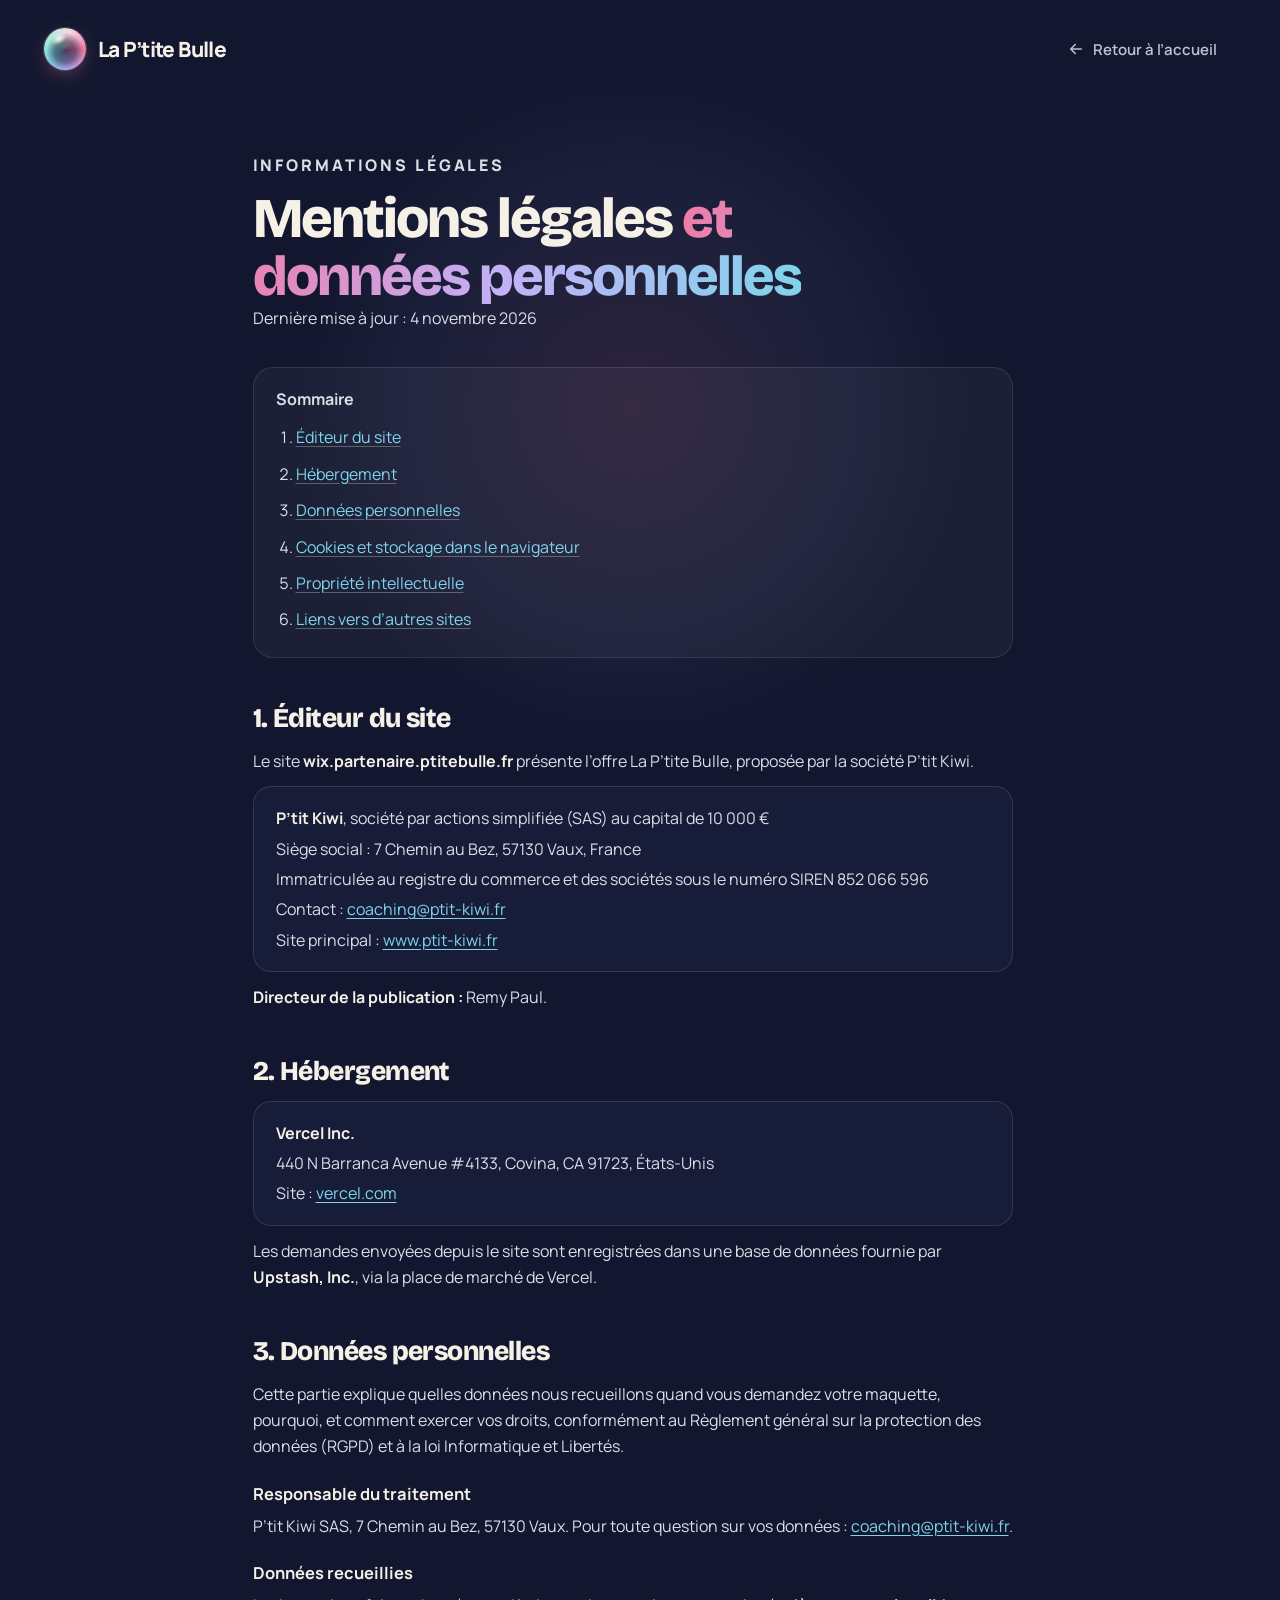
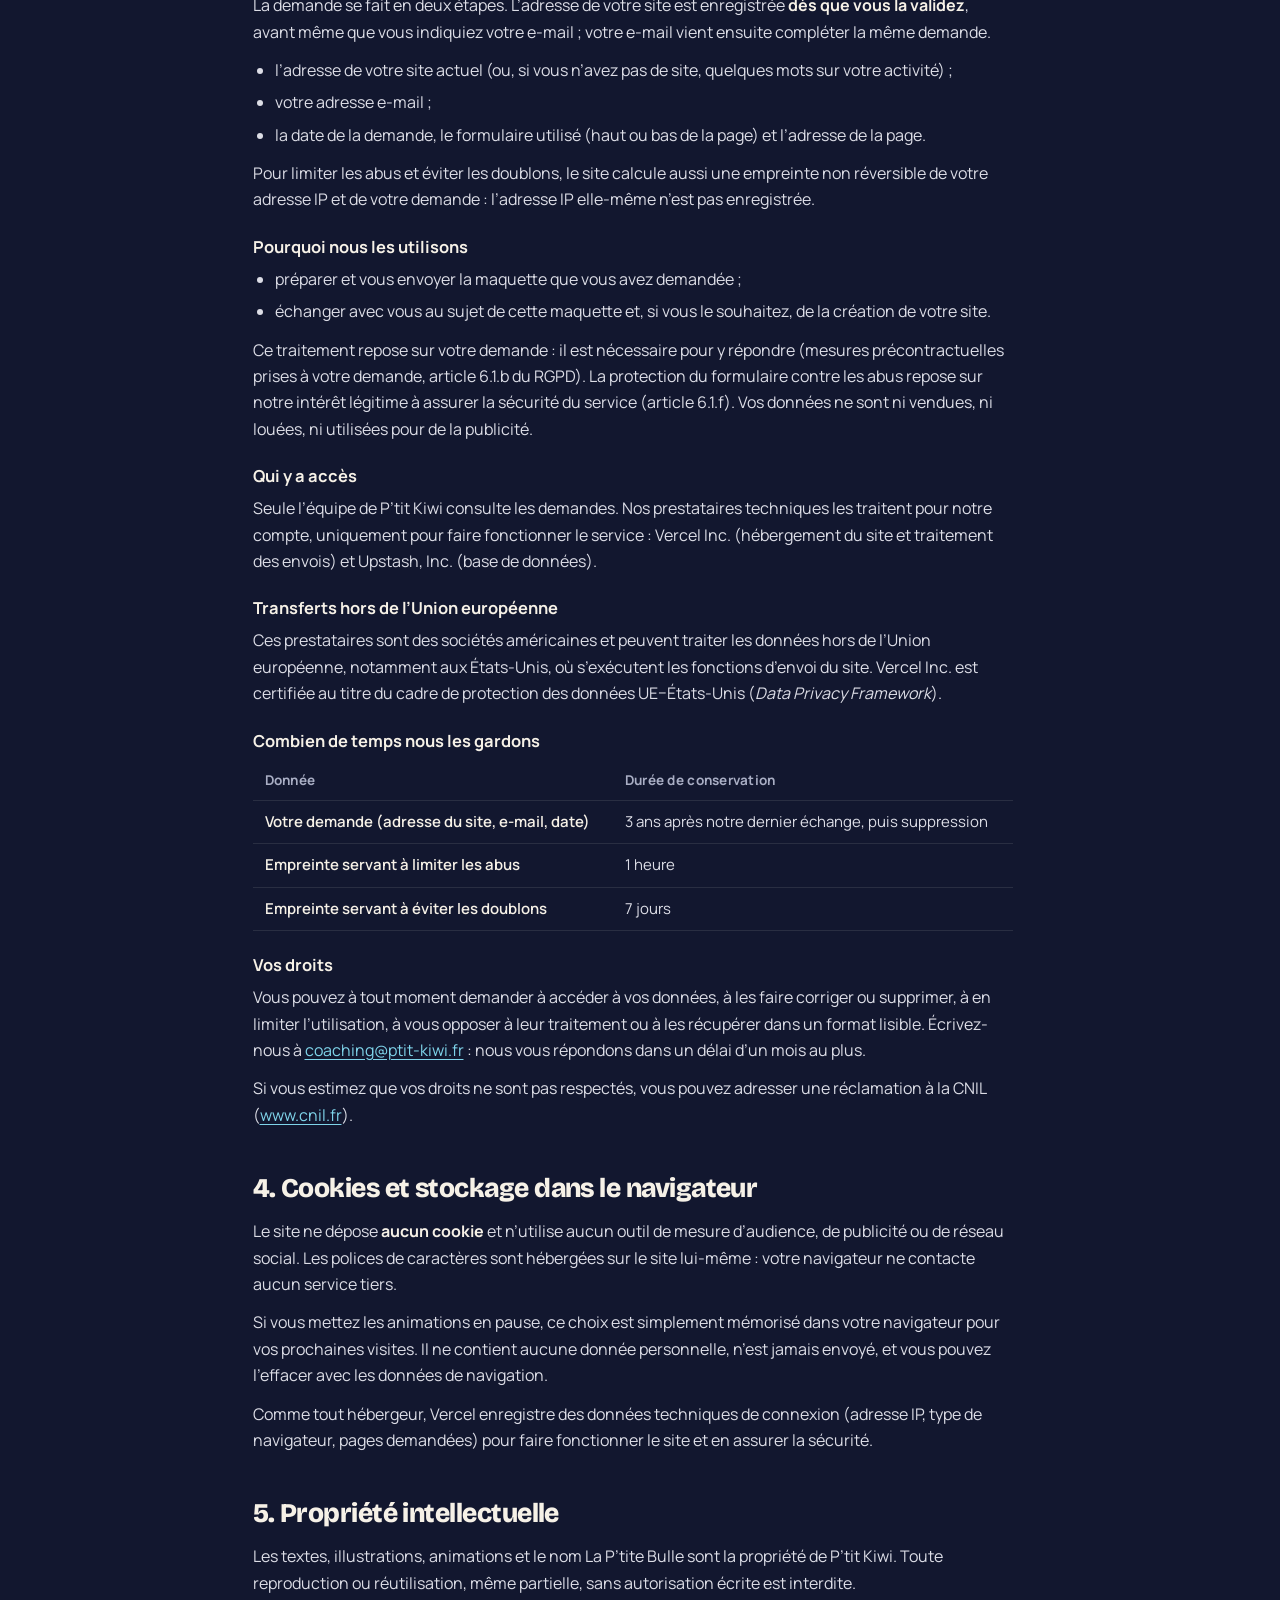
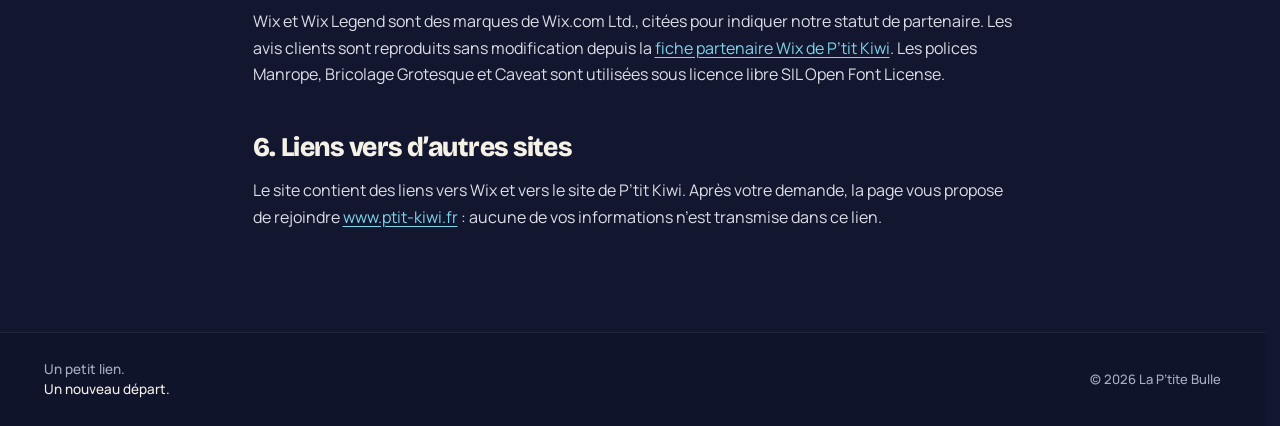
==== commit c1b6b6ac: "Haut de page plus fluide, menu dans l'ordre de la page, moins de répétitions" ====
--- a/mentions-legales.html
+++ b/mentions-legales.html
@@ -60,9 +60,9 @@
 <body>
 <a class="skip" href="#contenu">Aller au contenu</a>
 <header class="legal-top wrap">
-<a class="logo" href="/" aria-label="La P’tite Bulle, partenaire Wix officiel — accueil">
+<a class="logo" href="/" aria-label="La P’tite Bulle, accueil">
 <span class="orb" aria-hidden="true"><span class="orb-film"></span><span class="orb-core"></span><span class="orb-shine"></span></span>
-<span class="logo-text"><span class="logo-name">La P’tite Bulle</span><span class="logo-sub">Partenaire Wix Officiel</span></span>
+<span class="logo-text"><span class="logo-name">La P’tite Bulle</span></span>
 </a>
 <a class="legal-back" href="/" aria-label="Retour à l’accueil"><svg aria-hidden="true" viewBox="0 0 24 24"><path d="M19 12H5M11 18l-6-6 6-6"/></svg><span>Retour à l’accueil</span></a>
 </header>
@@ -175,7 +175,7 @@
 <footer class="footer legal-foot">
 <div class="footer-inner wrap">
 <p class="footer-tag"><span>Un petit lien.</span><span>Un nouveau départ.</span></p>
-<p class="footer-legal"><span><span class="fl-line">© 2026 La P’tite Bulle,</span> <span class="fl-line nowrap">Partenaire officiel Wix&nbsp;Legend</span></span></p>
+<p class="footer-legal"><span><span class="fl-line">© 2026 La P’tite Bulle</span></span></p>
 </div>
 </footer>
 </body>
--- a/styles.css
+++ b/styles.css
@@ -710,7 +710,7 @@
 .topbar .nav a{display:none}
 .topbar .nav button{padding:9px 13px;border:1px solid rgba(246,241,231,.16);border-radius:999px;background:rgba(18,23,47,.55);font-size:14px;color:var(--cream)}
 }
-@media (max-width:340px){.topbar .nav button[data-open="panel-avis"]{display:none}
+@media (max-width:340px){.topbar .nav button[data-scroll="avis-clients"]{display:none}
 }
 .year-note{left:.4cqw}
 /* v23 : corrections code, accessibilité et performance */
@@ -1307,12 +1307,156 @@
 @media (max-width:359px){.e2 .field .btn-field{white-space:normal;height:auto;min-height:52px;padding-block:9px;line-height:1.2;text-align:center}
 .e2 #e2-cta-label{text-wrap:balance}}
 /* v46 : lien vers les mentions légales (pied de page et second écran) */
-.footer-legal .fl-link{color:var(--muted-2);text-decoration:underline;text-decoration-color:rgba(246,241,231,.3);text-underline-offset:3px;white-space:nowrap}
+.footer-legal .fl-link{display:inline-block;padding-block:4px;color:var(--muted-2);text-decoration:underline;text-decoration-color:rgba(246,241,231,.3);text-underline-offset:3px;white-space:nowrap}
 .footer-legal .fl-link:hover{color:var(--cream)}
 .e2 .e2-legal{color:var(--muted);text-decoration:underline;text-decoration-color:rgba(246,241,231,.35);text-underline-offset:3px;white-space:nowrap}
 .e2 .e2-legal:hover{color:var(--cream)}
 @media (pointer:coarse){.footer-legal .fl-link{padding-block:13px;margin-block:-13px}
 .e2 .e2-legal{padding-block:12px}}
+/* v47 : section d'avis sur fond blanc (entre le haut de page et l'avant/après) et bandeau de badges clés (avant la section finale) */
+.avs,.bdg{position:relative;z-index:2;background:var(--navy-2)}
+.bdg{background:var(--navy-3)}
+.avs-sheet,.bdg-sheet{position:relative;isolation:isolate;overflow:hidden;width:min(100% - 2 * clamp(16px,4vw,64px),1640px);margin-inline:auto;background:#FFFFFF;color:var(--ink)}
+.avs-sheet{border-radius:clamp(28px,3.4vw,52px);padding-block:clamp(48px,7vh,76px) clamp(40px,6vh,64px)}
+.avs-bg{position:absolute;inset:0;z-index:-1;pointer-events:none}
+.avs-glow{position:absolute;aspect-ratio:1;border-radius:50%}
+.avs-glow-a{left:-12%;top:-38%;width:min(64vw,780px);background:radial-gradient(circle closest-side,rgba(249,215,228,.75),rgba(249,215,228,0))}
+.avs-glow-b{right:-14%;bottom:-46%;width:min(70vw,860px);background:radial-gradient(circle closest-side,rgba(205,236,246,.8),rgba(205,236,246,0))}
+.avs-bub{position:absolute;left:var(--x);top:var(--y);width:var(--s);aspect-ratio:1;translate:-50% -50%;border-radius:50%;pointer-events:auto;cursor:pointer;-webkit-tap-highlight-color:transparent;background:radial-gradient(circle at 31% 27%,#fff 0 8%,rgba(255,255,255,0) 26%),radial-gradient(circle closest-side,rgba(255,255,255,.2) 58%,rgba(195,177,247,.32) 80%,rgba(239,122,164,.42) 92%,rgba(127,212,234,.5) 100%);box-shadow:inset 0 0 0 1px rgba(168,139,240,.35),0 10px 22px -14px rgba(27,21,51,.35);animation:avs-float var(--d) ease-in-out var(--dl) infinite;transition:scale .25s ease,opacity .25s ease}
+.avs-bub:hover{scale:1.08}
+.avs-bub.is-popped{scale:1.6;opacity:0;pointer-events:none;animation-play-state:paused}
+@keyframes avs-float{0%,100%{transform:translate(0,0)}33%{transform:translate(6px,-12px)}66%{transform:translate(-5px,-5px)}}
+.avs-head{position:relative;display:flex;flex-direction:column;align-items:center;text-align:center}
+.avs-eyebrow{display:inline-flex;align-items:center;gap:10px;margin:0 0 18px;padding:8px 16px 8px 12px;border-radius:999px;background:#FFF6E2;border:1px solid #F6E3B4;font-weight:600;font-size:14.5px;line-height:1;color:#5B5772}
+.avs-eyebrow strong{font-weight:800;color:var(--ink)}
+.avs-stars{display:flex;gap:2px}
+.avs-stars i,.avs .stars i{display:block;width:14px;height:14px;background:#F2B33D;clip-path:polygon(50% 0%,61% 35%,98% 35%,68% 57%,79% 91%,50% 70%,21% 91%,32% 57%,2% 35%,39% 35%)}
+.avs-title{margin:0;font-family:"Bricolage Grotesque",var(--sans);font-weight:800;font-size:clamp(34px,4.4vw,60px);line-height:1.02;letter-spacing:-.04em;color:var(--ink);text-wrap:balance}
+.avs-iris{background:linear-gradient(100deg,#EF7AA4 0%,#A88BF0 35%,#4FB8D6 65%,#EF7AA4 100%);background-size:200% 100%;-webkit-background-clip:text;background-clip:text;color:transparent;-webkit-text-fill-color:transparent;animation:iris-shift 9s linear infinite}
+.avs-lead{max-width:34em;margin:14px 0 0;font-weight:500;font-size:clamp(16px,1.25vw,18px);line-height:1.5;color:#5B5772;text-wrap:balance}
+.avs-note{position:absolute;right:clamp(16px,9vw,170px);bottom:-30px;display:flex;align-items:flex-end;gap:4px;margin:0;font-family:var(--hand);font-weight:700;font-size:clamp(20px,1.6vw,25px);line-height:1;color:#D9628F;rotate:-4deg}
+.avs-note svg{width:36px;height:36px;fill:none;stroke:currentColor;stroke-width:2.2;stroke-linecap:round;stroke-linejoin:round;margin-bottom:-18px}
+.avs-rows{display:flex;flex-direction:column;gap:0;margin-top:clamp(28px,4.2vh,44px)}
+.avs-row{position:relative;overflow:hidden;padding-block:16px;-webkit-mask-image:linear-gradient(90deg,transparent 0,#000 7%,#000 93%,transparent 100%);mask-image:linear-gradient(90deg,transparent 0,#000 7%,#000 93%,transparent 100%);outline:none}
+.avs-row:focus-visible{box-shadow:inset 0 0 0 2px #7FD4EA;border-radius:20px}
+.avs-move,.bdg-move{display:flex;width:max-content}
+.js .avs-move.is-ready{animation:avs-left var(--mq-d,64s) linear infinite}
+html:not(.js) .avs-row{overflow-x:auto}
+.avs-row:hover .avs-move,.avs-row:focus-within .avs-move,.avs-row.is-held .avs-move{animation-play-state:paused}
+@keyframes avs-left{to{transform:translateX(-50%)}}
+.avs-track{display:flex;align-items:center;gap:clamp(16px,1.6vw,24px);margin:0;padding:0 clamp(16px,1.6vw,24px) 0 0;list-style:none}
+.avs-card{--bg:#FFF1F6;--bd:#F7D3E2;--qc:#EF7AA4;position:relative;flex:none;width:clamp(276px,25vw,350px);padding:22px 24px 20px;border-radius:26px;background:var(--bg);border:1px solid var(--bd);rotate:var(--r,0deg);box-shadow:0 16px 34px -24px rgba(27,21,51,.35);animation:avs-bob 6s ease-in-out var(--bob,0s) infinite;transition:rotate .35s cubic-bezier(.2,.9,.3,1.3),scale .35s cubic-bezier(.2,.9,.3,1.3),box-shadow .35s ease}
+.avs-card:hover{rotate:0deg;scale:1.03;box-shadow:0 26px 44px -24px rgba(27,21,51,.42)}
+@keyframes avs-bob{0%,100%{translate:0 0}50%{translate:0 -7px}}
+.avs-cyan{--bg:#EEF9FC;--bd:#C9ECF5;--qc:#3FAACB}
+.avs-lav{--bg:#F5F1FF;--bd:#E0D6FC;--qc:#9A7BEA}
+.avs-butter{--bg:#FFF8E8;--bd:#F5E2B0;--qc:#E0A93A}
+.avs-q{position:absolute;right:18px;top:6px;font-family:"Bricolage Grotesque",var(--sans);font-weight:800;font-size:64px;line-height:1;color:var(--qc);opacity:.55}
+.avs .stars{display:flex;gap:2px}
+.avs-text{margin:12px 0 16px;font-weight:500;font-size:15.5px;line-height:1.55;color:#2A2540;text-wrap:pretty}
+.avs-by{display:flex;align-items:center;gap:11px;margin:0}
+.avs-ava{position:relative;flex:none;width:38px;height:38px;display:grid;place-items:center;border-radius:50%;overflow:hidden;background:var(--iris);font-weight:800;font-size:15px;color:#fff;text-shadow:0 1px 3px rgba(27,21,51,.35);box-shadow:0 0 0 3px #fff,0 6px 14px -6px rgba(27,21,51,.4)}
+.avs-ava::after{content:"";position:absolute;left:18%;top:12%;width:34%;height:22%;border-radius:50%;background:radial-gradient(closest-side,rgba(255,255,255,.85),rgba(255,255,255,0));rotate:-30deg}
+.avs-who{display:flex;flex-direction:column;gap:2px;min-width:0}
+.avs-who strong{font-weight:800;font-size:14.5px;line-height:1.2;color:var(--ink)}
+.avs-who span{font-weight:500;font-size:13px;line-height:1.3;color:#6A6681}
+.avs-actions{display:flex;align-items:center;justify-content:center;gap:14px 26px;flex-wrap:wrap;margin-top:clamp(26px,4vh,40px)}
+.avs-more{display:inline-flex;align-items:center;gap:8px;min-height:48px;padding:0 6px;border:0;background:none;font-weight:700;font-size:16px;color:var(--ink);cursor:pointer;text-decoration:underline;text-decoration-color:rgba(27,21,51,.25);text-underline-offset:5px;transition:text-decoration-color .2s ease}
+.avs-more svg{width:18px;height:18px;fill:none;stroke:currentColor;stroke-width:2.2;stroke-linecap:round;stroke-linejoin:round;transition:translate .25s ease}
+.avs-more:hover{text-decoration-color:#EF7AA4}
+.avs-more:hover svg{translate:3px 0}
+.avs .btn:focus-visible,.avs-more:focus-visible{outline:3px solid #4FB8D6;outline-offset:3px}
+.js .avs .avs-head,.js .avs .avs-rows,.js .avs .avs-actions{transition:opacity .7s ease,translate .8s cubic-bezier(.2,.8,.2,1)}
+.js .avs:not(.is-in) .avs-head,.js .avs:not(.is-in) .avs-rows,.js .avs:not(.is-in) .avs-actions{opacity:0;translate:0 26px}
+.js .avs.is-in .avs-rows{transition-delay:.12s}
+.js .avs.is-in .avs-actions{transition-delay:.22s}
+/* bandeau de badges */
+.bdg{padding-block:clamp(14px,2.4vh,26px)}
+.bdg-sheet{border-radius:999px;padding-block:clamp(14px,1.8vh,20px);box-shadow:0 18px 40px -26px rgba(0,0,0,.55)}
+.bdg-row{overflow:hidden;-webkit-mask-image:linear-gradient(90deg,transparent 0,#000 6%,#000 94%,transparent 100%);mask-image:linear-gradient(90deg,transparent 0,#000 6%,#000 94%,transparent 100%)}
+.js .bdg-move.is-ready{animation:avs-left var(--mq-d,110s) linear infinite}
+.bdg-row:hover .bdg-move{animation-play-state:paused}
+.bdg-track{display:flex;align-items:center;gap:clamp(12px,1.4vw,22px);margin:0;padding:4px clamp(12px,1.4vw,22px) 4px 0;list-style:none}
+.bdg-item{--t:#EF7AA4;--tb:#FFF1F6;display:inline-flex;align-items:center;gap:11px;flex:none;height:50px;padding:0 20px 0 7px;border-radius:999px;background:var(--tb);border:1px solid color-mix(in srgb,var(--t) 28%,#fff);font-weight:700;font-size:16px;line-height:1;color:var(--ink);white-space:nowrap;transition:translate .3s cubic-bezier(.2,.9,.3,1.3),box-shadow .3s ease}
+.bdg-item:hover{translate:0 -3px;box-shadow:0 10px 20px -14px rgba(27,21,51,.45)}
+.bdg-ico{position:relative;flex:none;width:36px;height:36px;display:grid;place-items:center;border-radius:50%;background:var(--t);color:#fff;box-shadow:inset 0 -3px 6px rgba(27,21,51,.12),0 4px 10px -4px color-mix(in srgb,var(--t) 70%,transparent)}
+.bdg-ico::after{content:"";position:absolute;left:20%;top:12%;width:32%;height:22%;border-radius:50%;background:radial-gradient(closest-side,rgba(255,255,255,.8),rgba(255,255,255,0));rotate:-30deg}
+.bdg-ico svg{width:19px;height:19px;fill:none;stroke:currentColor;stroke-width:2.1;stroke-linecap:round;stroke-linejoin:round;transition:rotate .5s cubic-bezier(.2,.9,.3,1.4)}
+.bdg-item:hover .bdg-ico svg{rotate:-14deg}
+.bdg-pink{--t:#EF7AA4;--tb:#FFF1F6}
+.bdg-butter{--t:#E9AE36;--tb:#FFF8E8}
+.bdg-cyan{--t:#3FAACB;--tb:#EEF9FC}
+.bdg-lav{--t:#9A7BEA;--tb:#F5F1FF}
+.bdg-mint{--t:#38B48C;--tb:#ECFAF4}
+.bdg-sep{display:grid;place-items:center;flex:none;width:16px;height:16px}
+.bdg-sep svg{width:16px;height:16px;fill:#C3B1F7;animation:bdg-twinkle 2.6s ease-in-out infinite}
+.bdg-sep:nth-of-type(3n) svg{fill:#7FD4EA;animation-delay:-.9s}
+.bdg-sep:nth-of-type(3n+1) svg{fill:#EF7AA4;animation-delay:-1.7s}
+@keyframes bdg-twinkle{0%,100%{scale:.75;rotate:0deg;opacity:.7}50%{scale:1.1;rotate:45deg;opacity:1}}
+@supports not (color:color-mix(in srgb,red 50%,blue)){.bdg-item{border-color:rgba(27,21,51,.1)}.bdg-ico{box-shadow:inset 0 -3px 6px rgba(27,21,51,.12)}}
+@media (max-width:1079px){.avs-note{display:none}}
+@media (max-width:600px){
+  .avs-sheet{padding-block:48px 40px}
+  .avs-eyebrow{font-size:13.5px;margin-bottom:14px}
+  .avs-row{padding-block:14px}
+  .avs-card{width:min(80vw,300px);padding:20px 20px 18px}
+  .avs-text{font-size:15px}
+  .avs-actions{flex-direction:column;gap:6px}
+  .avs-actions .btn{width:100%;max-width:340px}
+  .bdg-item{height:44px;padding-right:16px;font-size:15px;gap:9px}
+  .bdg-ico{width:32px;height:32px}
+  .bdg-ico svg{width:17px;height:17px}
+}
+@media (prefers-reduced-motion:reduce){
+  .avs-move,.bdg-move,.js .avs-move.is-ready,.js .bdg-move.is-ready{animation:none}
+  .avs-track[aria-hidden="true"],.bdg-track[aria-hidden="true"]{display:none}
+  .avs-row{overflow-x:auto;scroll-snap-type:x mandatory;-webkit-mask-image:none;mask-image:none;scrollbar-width:thin}
+  .avs-track{padding-inline:clamp(16px,3.4vw,48px)}
+  .avs-card{scroll-snap-align:center;animation:none}
+  .avs-bub{animation:none}
+  .bdg-row{-webkit-mask-image:none;mask-image:none}
+  .bdg-move{width:auto}
+  .bdg-track{flex-wrap:wrap;justify-content:center;row-gap:10px;padding-inline:16px}
+  .bdg-track [aria-hidden="true"].bdg-item,.bdg-sep{display:none}
+  .js .avs:not(.is-in) .avs-head,.js .avs:not(.is-in) .avs-rows,.js .avs:not(.is-in) .avs-actions{opacity:1;translate:none}
+}
+/* v48 : mentions légales en panneau (même texte que la page /mentions-legales) */
+.panel-legal .lg-date{position:relative;z-index:1;margin:-10px 0 0;font-size:14px;color:var(--muted-2)}
+.panel-legal .lg-body{position:relative;z-index:1}
+.panel-legal .lg-body section{margin-top:26px;scroll-margin-top:16px}
+.panel-legal .lg-body section:first-child{margin-top:0}
+.panel-legal .lg-body h3{margin:0 0 10px;font-weight:800;font-size:20px;line-height:1.2;letter-spacing:-.02em;color:var(--cream)}
+.panel-legal .lg-body h4{margin:18px 0 6px;font-weight:700;font-size:15.5px;color:var(--cream)}
+.panel-legal .lg-body p,.panel-legal .lg-body li{font-size:15px;line-height:1.6;color:#D6D8E3}
+.panel-legal .lg-body p{margin:0 0 10px}
+.panel-legal .lg-body ul{margin:0 0 10px;padding-left:20px}
+.panel-legal .lg-body li{margin-bottom:5px}
+.panel-legal .lg-body strong{color:var(--cream);font-weight:700}
+.panel-legal .lg-body a{color:var(--cyan);text-underline-offset:3px}
+.panel-legal .lg-body a[href^="mailto:"]{white-space:nowrap}
+.panel-legal .lg-card{margin:0 0 10px;padding:14px 16px;border-radius:16px;background:rgba(246,241,231,.05);border:1px solid rgba(246,241,231,.12)}
+.panel-legal .lg-card p{margin:0}
+.panel-legal .lg-card p + p{margin-top:3px}
+.panel-legal .lg-table{width:100%;margin:2px 0 12px;border-collapse:collapse;font-size:14.5px;line-height:1.45}
+.panel-legal .lg-table th,.panel-legal .lg-table td{padding:8px 10px 8px 0;text-align:left;vertical-align:top;border-bottom:1px solid rgba(246,241,231,.1);color:#D6D8E3}
+.panel-legal .lg-table th{font-weight:700;font-size:13px;color:var(--muted-2)}
+.panel-legal .lg-table td:first-child{color:var(--cream);font-weight:600}
+@media (max-width:480px){.panel-legal .lg-table thead{display:none}
+.panel-legal .lg-table,.panel-legal .lg-table tbody,.panel-legal .lg-table tr,.panel-legal .lg-table td{display:block;width:100%}
+.panel-legal .lg-table tr{padding:8px 0;border-bottom:1px solid rgba(246,241,231,.1)}
+.panel-legal .lg-table td{padding:2px 0;border:0}
+.panel-legal .lg-table td[data-l]::before{content:attr(data-l) " : ";color:var(--muted-2);font-weight:600}}
+@media (prefers-reduced-motion:reduce){.bdg-sheet{border-radius:32px}}
+/* v49 : fluidité — mêmes effets, calculés par la carte graphique : ondulation des bulles par étirement (au lieu de changer leur forme), halos et points lumineux sur leur propre calque, couleurs irisées à 24 images par seconde, bandeaux défilants sur leur calque */
+@keyframes wobble{0%,100%{scale:1 1}25%{scale:1.014 .988}50%{scale:.99 1.012}75%{scale:1.008 .992}}
+@keyframes iris-shift{from{animation-timing-function:steps(240,end)}to{background-position:200% 0}}
+.aura,.glow-pink,.merci-glow-pink{will-change:scale}
+.hero .bubble,.merci-orb,.e2-bubble{will-change:transform,scale}
+.avs-move.is-ready,.bdg-move.is-ready{will-change:transform}
+.pulse-dot span{animation:none}
+.pulse-dot::before{content:"";position:absolute;inset:4px;border-radius:50%;background:rgba(127,212,234,.55);animation:pulse-ring 2.4s ease-out infinite;will-change:scale,opacity}
+@keyframes pulse-ring{0%{scale:1;opacity:1}70%,100%{scale:3.3;opacity:0}}
+.topbar .logo-text{justify-content:center}
 @media (prefers-reduced-motion:reduce){html{scroll-behavior:auto}
 *,*::before,*::after{animation-duration:.001ms!important;animation-delay:0s!important;animation-iteration-count:1!important;transition-duration:.001ms!important}
 }
